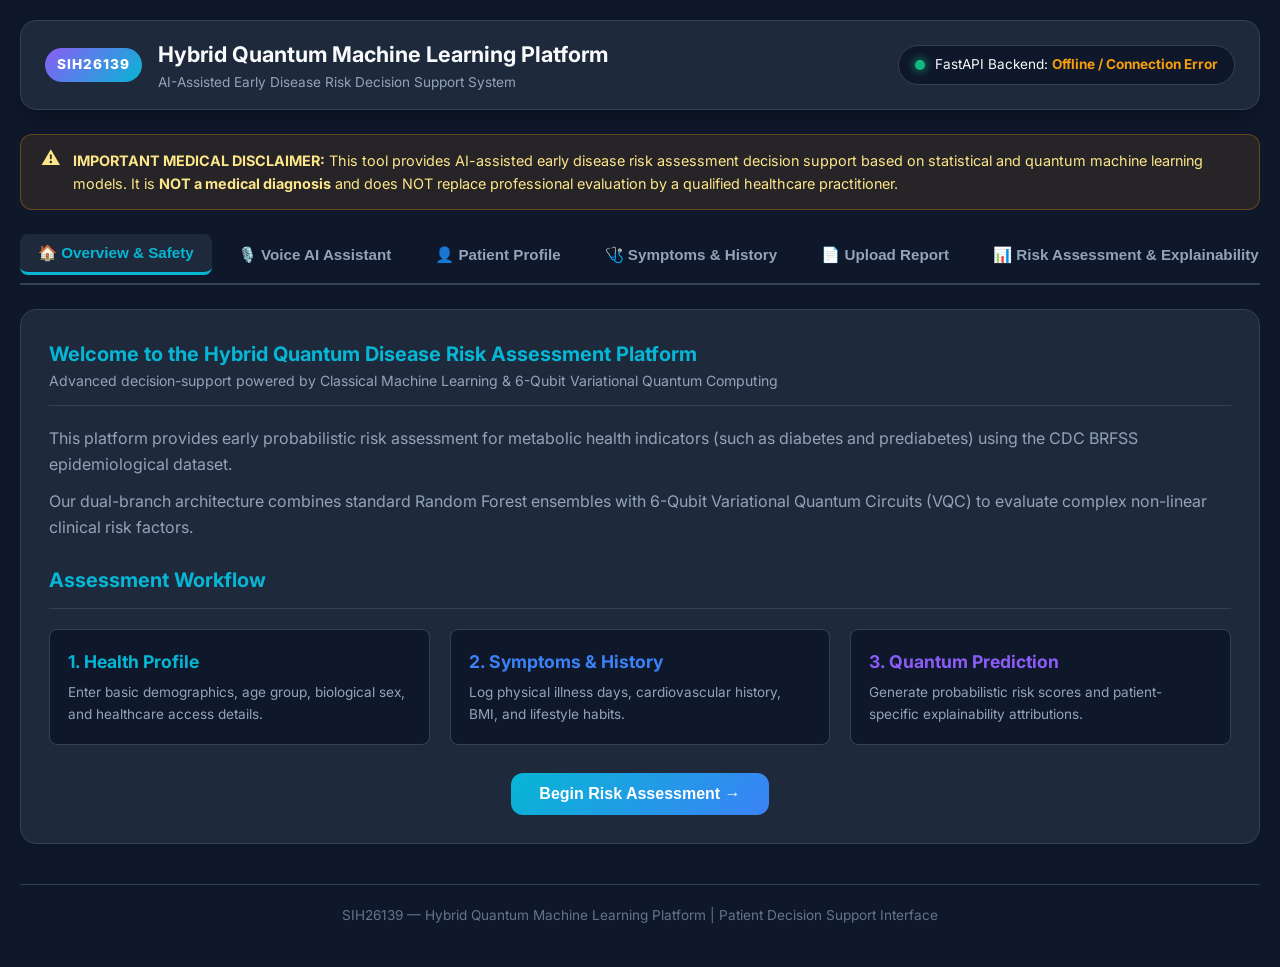
==== patient_app/public/index.html @ b68477b7 "feat: Add Quantum-Enhanced Early Risk Prediction platform, Voice AI service, and frontend updates" ====
<!DOCTYPE html>
<html lang="en">
<head>
    <meta charset="UTF-8">
    <meta name="viewport" content="width=device-width, initial-scale=1.0">
    <title>SIH26139 - AI Disease Risk Decision Support</title>
    <link rel="preconnect" href="https://fonts.googleapis.com">
    <link rel="preconnect" href="https://fonts.gstatic.com" crossorigin>
    <link href="https://fonts.googleapis.com/css2?family=Inter:wght@300;400;500;600;700;800&display=swap" rel="stylesheet">
    <link rel="stylesheet" href="styles.css">
</head>
<body>
    <div class="app-wrapper">
        <!-- Application Header -->
        <header class="main-header">
            <div class="brand-section">
                <span class="brand-badge">SIH26139</span>
                <div class="brand-titles">
                    <h1>Hybrid Quantum Machine Learning Platform</h1>
                    <p>AI-Assisted Early Disease Risk Decision Support System</p>
                </div>
            </div>
            <div class="header-status">
                <span class="status-dot"></span>
                <span>FastAPI Backend: <strong id="api-status-text">Connected (v1.0.0)</strong></span>
            </div>
        </header>

        <!-- Safety Disclaimer Banner -->
        <div class="disclaimer-banner">
            <span class="icon">⚠️</span>
            <div>
                <strong>IMPORTANT MEDICAL DISCLAIMER:</strong> This tool provides AI-assisted early disease risk assessment decision support based on statistical and quantum machine learning models. It is <strong>NOT a medical diagnosis</strong> and does NOT replace professional evaluation by a qualified healthcare practitioner.
            </div>
        </div>

        <!-- Navigation Tabs -->
        <nav class="nav-tabs">
            <button class="tab-btn active" data-tab="tab-home">🏠 Overview & Safety</button>
            <button class="tab-btn" data-tab="tab-voice" id="tab-btn-voice">🎙️ Voice AI Assistant</button>
            <button class="tab-btn" data-tab="tab-profile">👤 Patient Profile</button>
            <button class="tab-btn" data-tab="tab-symptoms">🩺 Symptoms & History</button>
            <button class="tab-btn" data-tab="tab-upload">📄 Upload Report</button>
            <button class="tab-btn" data-tab="tab-results">📊 Risk Assessment & Explainability</button>
        </nav>

        <!-- TAB 1: OVERVIEW & SAFETY -->
        <div class="tab-content active" id="tab-home">
            <div class="card">
                <div class="card-header">
                    <h2>Welcome to the Hybrid Quantum Disease Risk Assessment Platform</h2>
                    <p>Advanced decision-support powered by Classical Machine Learning & 6-Qubit Variational Quantum Computing</p>
                </div>
                <div style="margin-bottom: 24px; color: var(--text-secondary);">
                    <p style="margin-bottom: 12px;">This platform provides early probabilistic risk assessment for metabolic health indicators (such as diabetes and prediabetes) using the CDC BRFSS epidemiological dataset.</p>
                    <p style="margin-bottom: 12px;">Our dual-branch architecture combines standard Random Forest ensembles with 6-Qubit Variational Quantum Circuits (VQC) to evaluate complex non-linear clinical risk factors.</p>
                </div>

                <div class="card-header" style="margin-top: 24px;">
                    <h2>Assessment Workflow</h2>
                </div>
                <div class="form-grid" style="margin-bottom: 28px;">
                    <div style="background: var(--bg-input); padding: 18px; border-radius: var(--radius-sm); border: 1px solid var(--border-color);">
                        <strong style="color: var(--accent-teal); font-size: 1.1rem; display: block; margin-bottom: 6px;">1. Health Profile</strong>
                        <p style="font-size: 0.85rem; color: var(--text-secondary);">Enter basic demographics, age group, biological sex, and healthcare access details.</p>
                    </div>
                    <div style="background: var(--bg-input); padding: 18px; border-radius: var(--radius-sm); border: 1px solid var(--border-color);">
                        <strong style="color: var(--accent-blue); font-size: 1.1rem; display: block; margin-bottom: 6px;">2. Symptoms & History</strong>
                        <p style="font-size: 0.85rem; color: var(--text-secondary);">Log physical illness days, cardiovascular history, BMI, and lifestyle habits.</p>
                    </div>
                    <div style="background: var(--bg-input); padding: 18px; border-radius: var(--radius-sm); border: 1px solid var(--border-color);">
                        <strong style="color: var(--accent-purple); font-size: 1.1rem; display: block; margin-bottom: 6px;">3. Quantum Prediction</strong>
                        <p style="font-size: 0.85rem; color: var(--text-secondary);">Generate probabilistic risk scores and patient-specific explainability attributions.</p>
                    </div>
                </div>

                <div style="text-align: center; margin-top: 10px;">
                    <button class="btn-primary" onclick="switchTab('tab-profile')">Begin Risk Assessment →</button>
                </div>
            </div>
        </div>

        <!-- TAB: MULTILINGUAL VOICE AI ASSISTANT -->
        <div class="tab-content" id="tab-voice">
            <div class="card">
                <div class="card-header" style="display: flex; justify-content: space-between; align-items: center; flex-wrap: wrap; gap: 12px;">
                    <div>
                        <h2>🎙️ Conversational Voice AI Health Assessment</h2>
                        <p>Interactive spoken health interview asking one relevant question at a time in English, Hindi (हिंदी), or Bengali (বাংলা). Values synchronize live with your health forms.</p>
                    </div>
                    <div style="display: flex; align-items: center; gap: 10px;">
                        <span id="voice-engine-badge" style="background: rgba(16, 185, 129, 0.15); color: var(--accent-emerald); padding: 4px 12px; border-radius: 20px; font-size: 0.8rem; font-weight: 600; border: 1px solid var(--accent-emerald);">
                            Voice AI Backend: Active
                        </span>
                    </div>
                </div>

                <!-- Setup & Configuration Bar -->
                <div style="background: var(--bg-input); padding: 16px 20px; border-radius: var(--radius-md); border: 1px solid var(--border-color); margin-bottom: 20px;">
                    <div style="display: flex; justify-content: space-between; align-items: center; flex-wrap: wrap; gap: 12px;">
                        <div style="display: flex; align-items: center; gap: 12px; flex-wrap: wrap;">
                            <label for="select-voice-disease" style="font-size: 0.88rem; font-weight: 600; color: var(--text-secondary);">Target Disease:</label>
                            <select id="select-voice-disease" class="form-control" style="width: auto; padding: 6px 14px;" onchange="onVoiceDiseaseChange()">
                                <option value="diabetes" selected>🩺 Diabetes / Prediabetes (BRFSS)</option>
                                <option value="heart_disease">❤️ Cardiovascular / Heart Disease</option>
                                <option value="hypertension">🩸 Hypertension Risk</option>
                                <option value="kidney_disease">🫘 Chronic Kidney Disease (CKD)</option>
                                <option value="all">⚡ Comprehensive Health Screening (All Questions)</option>
                            </select>

                            <label for="select-voice-language" style="font-size: 0.88rem; font-weight: 600; color: var(--text-secondary);">Conversation Language:</label>
                            <select id="select-voice-language" class="form-control" style="width: auto; padding: 6px 14px;" onchange="onVoiceLanguageChange()">
                                <option value="en" selected>🇬🇧 English (en-US)</option>
                                <option value="hi">🇮🇳 Hindi / हिंदी (hi-IN)</option>
                                <option value="bn">🇧🇩 Bengali / বাংলা (bn-IN)</option>
                            </select>
                        </div>

                        <div style="display: flex; align-items: center; gap: 10px;">
                            <button type="button" id="btn-start-conversation" class="btn-primary" style="background: linear-gradient(135deg, #10b981, #06b6d4); font-weight: 700; display: flex; align-items: center; gap: 8px;" onclick="startConversationalAssessment()">
                                <span>▶️</span>
                                <span id="start-btn-text">Start Spoken Assessment</span>
                            </button>
                        </div>
                    </div>
                </div>

                <!-- Interactive Conversational Stage -->
                <div id="conversational-stage" style="margin-bottom: 24px; padding: 22px; background: rgba(15, 23, 42, 0.85); border-radius: var(--radius-md); border: 1px solid var(--accent-teal);">
                    <!-- Progress & Status Header -->
                    <div style="display: flex; justify-content: space-between; align-items: center; margin-bottom: 16px; border-bottom: 1px solid var(--border-color); padding-bottom: 10px;">
                        <div style="display: flex; align-items: center; gap: 10px;">
                            <span id="voice-state-indicator" style="display: inline-block; width: 12px; height: 12px; border-radius: 50%; background: #94a3b8;"></span>
                            <strong id="voice-state-text" style="font-size: 0.9rem; color: var(--text-secondary); text-transform: uppercase; letter-spacing: 0.5px;">Ready to Begin</strong>
                        </div>
                        <div style="font-size: 0.85rem; color: var(--accent-teal); font-weight: 700;" id="question-progress-text">
                            Question 0 of 0
                        </div>
                    </div>

                    <!-- AI Assistant Speech Bubble -->
                    <div style="display: flex; gap: 14px; margin-bottom: 18px; align-items: flex-start;">
                        <div style="font-size: 1.8rem; background: rgba(6, 182, 212, 0.15); padding: 8px 12px; border-radius: 50%; border: 1px solid var(--accent-teal); flex-shrink: 0;">
                            🤖
                        </div>
                        <div style="flex-grow: 1; background: rgba(30, 41, 59, 0.7); border-radius: var(--radius-md); padding: 16px; border: 1px solid rgba(6, 182, 212, 0.3);">
                            <div style="display: flex; justify-content: space-between; align-items: center; margin-bottom: 6px;">
                                <strong style="color: var(--accent-teal); font-size: 0.88rem;">Voice AI Assistant (Speaking ONE question at a time)</strong>
                                <button type="button" class="btn-secondary" style="padding: 2px 10px; font-size: 0.78rem;" onclick="playLastSynthesizedAudio()">🔊 Replay Question</button>
                            </div>
                            <p id="assistant-spoken-bubble" style="font-size: 1.15rem; font-weight: 500; color: #f8fafc; margin: 0; line-height: 1.5;">
                                Click "Start Spoken Assessment" above to begin your interactive health assessment.
                            </p>
                        </div>
                    </div>

                    <!-- User Voice Response / Input Bubble -->
                    <div style="display: flex; gap: 14px; margin-bottom: 18px; align-items: flex-start;">
                        <div style="font-size: 1.8rem; background: rgba(59, 130, 246, 0.15); padding: 8px 12px; border-radius: 50%; border: 1px solid var(--accent-blue); flex-shrink: 0;">
                            👤
                        </div>
                        <div style="flex-grow: 1;">
                            <div style="position: relative;">
                                <input type="text" id="inp-voice-transcript" class="form-control" style="font-size: 1.05rem; padding: 14px 16px; border: 1px solid var(--accent-blue);" placeholder="Speak your answer or type here (e.g. 'I am 45', '175 cm', 'Yes I have high BP')..." onkeydown="if(event.key==='Enter') submitConversationalTurn();">
                            </div>
                            <div style="display: flex; justify-content: space-between; align-items: center; margin-top: 10px; flex-wrap: wrap; gap: 8px;">
                                <div style="display: flex; gap: 8px; align-items: center;">
                                    <button type="button" id="btn-mic-toggle" class="btn-primary" style="background: linear-gradient(135deg, #06b6d4, #3b82f6); display: flex; align-items: center; gap: 6px; padding: 7px 16px; font-size: 0.9rem;" onclick="toggleMicrophoneCapture()">
                                        <span id="mic-icon">🎙️</span>
                                        <span id="mic-btn-text">Speak Answer</span>
                                    </button>
                                    <button type="button" class="btn-primary" style="background: var(--accent-teal); color: #0f172a; font-weight: 700; padding: 7px 16px; font-size: 0.9rem;" onclick="submitConversationalTurn()">
                                        Send Answer ↵
                                    </button>
                                </div>
                                <div style="display: flex; gap: 6px; flex-wrap: wrap;">
                                    <button type="button" class="btn-secondary" style="padding: 4px 10px; font-size: 0.8rem;" onclick="handleQuickCommand('skip')">⏭️ Skip</button>
                                    <button type="button" class="btn-secondary" style="padding: 4px 10px; font-size: 0.8rem;" onclick="handleQuickCommand('dont_know')">❓ Don't Know</button>
                                    <button type="button" class="btn-secondary" style="padding: 4px 10px; font-size: 0.8rem;" onclick="handleQuickCommand('back')">⏮️ Go Back</button>
                                    <button type="button" class="btn-secondary" style="padding: 4px 10px; font-size: 0.8rem;" onclick="handleQuickCommand('repeat')">🔁 Repeat</button>
                                    <button type="button" class="btn-secondary" style="padding: 4px 10px; font-size: 0.8rem;" onclick="handleQuickCommand('stop')">🛑 Stop</button>
                                </div>
                            </div>
                        </div>
                    </div>

                    <!-- Fast Simulation Scenarios for Evaluation -->
                    <div style="background: rgba(30, 41, 59, 0.4); padding: 10px 14px; border-radius: var(--radius-sm); border: 1px dashed var(--border-color); display: flex; align-items: center; justify-content: space-between; flex-wrap: wrap; gap: 8px;">
                        <span style="font-size: 0.8rem; font-weight: 600; color: var(--text-secondary);">Quick Dialogue Test Scenarios:</span>
                        <div style="display: flex; gap: 6px; flex-wrap: wrap;">
                            <button type="button" class="btn-secondary" style="padding: 3px 8px; font-size: 0.78rem;" onclick="injectScenarioAnswer('I am 45 years old')">Age 45</button>
                            <button type="button" class="btn-secondary" style="padding: 3px 8px; font-size: 0.78rem;" onclick="injectScenarioAnswer('My height is 175 cm and weight is 82 kg')">Multi: Ht 175 + Wt 82</button>
                            <button type="button" class="btn-secondary" style="padding: 3px 8px; font-size: 0.78rem;" onclick="injectScenarioAnswer('Actually I am 52')">Correction: Age 52</button>
                            <button type="button" class="btn-secondary" style="padding: 3px 8px; font-size: 0.78rem;" onclick="injectScenarioAnswer('I don\'t know')">Say 'I don\'t know'</button>
                            <button type="button" class="btn-secondary" style="padding: 3px 8px; font-size: 0.78rem;" onclick="injectScenarioAnswer('मेरी उम्र 48 साल है')">Hindi Age 48</button>
                            <button type="button" class="btn-secondary" style="padding: 3px 8px; font-size: 0.78rem;" onclick="injectScenarioAnswer('আমার উচ্চতা ১৭০ সেমি এবং ওজন ৭৫ কেজি')">Bengali Multi</button>
                        </div>
                    </div>
                </div>

                <!-- Live Parameter Confirmation & Form Synchronization Grid -->
                <div style="margin-top: 10px; margin-bottom: 24px;">
                    <div style="display: flex; justify-content: space-between; align-items: center; margin-bottom: 12px; flex-wrap: wrap; gap: 8px;">
                        <div>
                            <h3 style="color: var(--accent-teal); font-size: 1.05rem; margin: 0;">Live Synchronized Clinical Parameters</h3>
                            <span style="font-size: 0.8rem; color: var(--text-muted);">Parameters update live in both the UI cards and the manual health forms</span>
                        </div>
                        <span id="sync-status-badge" style="font-size: 0.8rem; background: rgba(16, 185, 129, 0.15); color: var(--accent-emerald); padding: 4px 12px; border-radius: 12px; font-weight: 600; border: 1px solid var(--accent-emerald);">
                            ✅ Real-Time Sync Active
                        </span>
                    </div>

                    <div id="extracted-params-grid" style="display: grid; grid-template-columns: repeat(auto-fill, minmax(180px, 1fr)); gap: 12px;">
                        <div class="param-card" id="card-param-age" style="background: var(--bg-input); padding: 12px 14px; border-radius: var(--radius-sm); border: 1px solid var(--border-color);">
                            <span style="font-size: 0.75rem; color: var(--text-muted); display: block;">Age / BRFSS Cat</span>
                            <strong id="badge-param-age" style="font-size: 1rem; color: var(--text-primary);">-</strong>
                        </div>
                        <div class="param-card" id="card-param-sex" style="background: var(--bg-input); padding: 12px 14px; border-radius: var(--radius-sm); border: 1px solid var(--border-color);">
                            <span style="font-size: 0.75rem; color: var(--text-muted); display: block;">Biological Sex</span>
                            <strong id="badge-param-sex" style="font-size: 1rem; color: var(--text-primary);">-</strong>
                        </div>
                        <div class="param-card" id="card-param-bmi" style="background: var(--bg-input); padding: 12px 14px; border-radius: var(--radius-sm); border: 1px solid var(--border-color);">
                            <span style="font-size: 0.75rem; color: var(--text-muted); display: block;">Height / Weight / BMI</span>
                            <strong id="badge-param-bmi" style="font-size: 1rem; color: var(--text-primary);">-</strong>
                        </div>
                        <div class="param-card" id="card-param-highbp" style="background: var(--bg-input); padding: 12px 14px; border-radius: var(--radius-sm); border: 1px solid var(--border-color);">
                            <span style="font-size: 0.75rem; color: var(--text-muted); display: block;">High Blood Pressure</span>
                            <strong id="badge-param-highbp" style="font-size: 1rem; color: var(--text-primary);">-</strong>
                        </div>
                        <div class="param-card" id="card-param-bp" style="background: var(--bg-input); padding: 12px 14px; border-radius: var(--radius-sm); border: 1px solid var(--border-color);">
                            <span style="font-size: 0.75rem; color: var(--text-muted); display: block;">Blood Pressure Reading</span>
                            <strong id="badge-param-bpreading" style="font-size: 1rem; color: var(--text-primary);">-</strong>
                        </div>
                        <div class="param-card" id="card-param-glucose" style="background: var(--bg-input); padding: 12px 14px; border-radius: var(--radius-sm); border: 1px solid var(--border-color);">
                            <span style="font-size: 0.75rem; color: var(--text-muted); display: block;">Blood Glucose / Sugar</span>
                            <strong id="badge-param-glucose" style="font-size: 1rem; color: var(--text-primary);">-</strong>
                        </div>
                        <div class="param-card" id="card-param-heartrate" style="background: var(--bg-input); padding: 12px 14px; border-radius: var(--radius-sm); border: 1px solid var(--border-color);">
                            <span style="font-size: 0.75rem; color: var(--text-muted); display: block;">Heart Rate (Pulse)</span>
                            <strong id="badge-param-heartrate" style="font-size: 1rem; color: var(--text-primary);">-</strong>
                        </div>
                        <div class="param-card" id="card-param-smoker" style="background: var(--bg-input); padding: 12px 14px; border-radius: var(--radius-sm); border: 1px solid var(--border-color);">
                            <span style="font-size: 0.75rem; color: var(--text-muted); display: block;">Tobacco Smoking</span>
                            <strong id="badge-param-smoker" style="font-size: 1rem; color: var(--text-primary);">-</strong>
                        </div>
                        <div class="param-card" id="card-param-alcohol" style="background: var(--bg-input); padding: 12px 14px; border-radius: var(--radius-sm); border: 1px solid var(--border-color);">
                            <span style="font-size: 0.75rem; color: var(--text-muted); display: block;">Alcohol Intake</span>
                            <strong id="badge-param-alcohol" style="font-size: 1rem; color: var(--text-primary);">-</strong>
                        </div>
                        <div class="param-card" id="card-param-activity" style="background: var(--bg-input); padding: 12px 14px; border-radius: var(--radius-sm); border: 1px solid var(--border-color);">
                            <span style="font-size: 0.75rem; color: var(--text-muted); display: block;">Physical Activity</span>
                            <strong id="badge-param-activity" style="font-size: 1rem; color: var(--text-primary);">-</strong>
                        </div>
                    </div>
                </div>

                <!-- Completion Review Card (Appears after all questions are collected) -->
                <div id="voice-completion-card" style="display: none; background: rgba(16, 185, 129, 0.1); border: 1px solid var(--accent-emerald); padding: 20px; border-radius: var(--radius-md); margin-bottom: 20px;">
                    <div style="display: flex; align-items: center; gap: 12px; margin-bottom: 12px;">
                        <span style="font-size: 2rem;">✅</span>
                        <div>
                            <h3 style="color: var(--accent-emerald); margin: 0; font-size: 1.15rem;">Information Collection Complete</h3>
                            <p style="color: var(--text-secondary); margin: 0; font-size: 0.9rem;">All required indicators for this assessment have been gathered and synchronized with your clinical profile.</p>
                        </div>
                    </div>
                    <p id="completion-summary-text" style="font-size: 0.95rem; color: var(--text-primary); margin-bottom: 16px;">
                        I've collected the information needed for your assessment. I'll show you what I understood so you can review and correct anything before we continue.
                    </p>
                    <div style="display: flex; gap: 12px; flex-wrap: wrap;">
                        <button type="button" class="btn-primary" style="background: var(--accent-teal); color: #0f172a; font-weight: 700; padding: 10px 20px;" onclick="switchTab('tab-profile')">
                            📋 Review Synchronized Form Values →
                        </button>
                        <button type="button" class="btn-primary" style="background: linear-gradient(135deg, #10b981, #06b6d4); font-weight: 700; padding: 10px 20px;" onclick="switchTab('tab-results'); runBackendAssessment();">
                            ⚡ Proceed to Risk Prediction →
                        </button>
                    </div>
                </div>

                <!-- Safety Note on Assessment Role -->
                <div style="font-size: 0.8rem; color: var(--text-muted); border-top: 1px solid var(--border-color); padding-top: 12px;">
                    🛡️ <strong>Safety Assurance:</strong> The Voice AI assistant functions purely as an assessment data collection interface for decision-support, not as a diagnostic doctor. It does not claim diagnoses or provide unsupported medical conclusions.
                </div>
            </div>
        </div>

        <!-- TAB 2: PATIENT PROFILE -->
        <div class="tab-content" id="tab-profile">
            <div class="card">
                <div class="card-header">
                    <h2>Patient Health & Demographic Profile</h2>
                    <p>Collect baseline demographic and healthcare access indicators</p>
                </div>
                <form id="profile-form" onsubmit="event.preventDefault(); switchTab('tab-symptoms');">
                    <div class="form-grid">
                        <div class="form-group">
                            <label for="inp-patient-id">Patient Identifier / Tag</label>
                            <input type="text" id="inp-patient-id" class="form-control" value="PATIENT_DEMO_101" required>
                            <span class="hint-text">Unique reference identifier for session</span>
                        </div>
                        <div class="form-group">
                            <label for="inp-age">Age Category</label>
                            <select id="inp-age" class="form-control">
                                <option value="1">18 to 24 years</option>
                                <option value="2">25 to 29 years</option>
                                <option value="3">30 to 34 years</option>
                                <option value="4">35 to 39 years</option>
                                <option value="5">40 to 44 years</option>
                                <option value="6">45 to 49 years</option>
                                <option value="7" selected>50 to 54 years</option>
                                <option value="8">55 to 59 years</option>
                                <option value="9">60 to 64 years</option>
                                <option value="10">65 to 69 years</option>
                                <option value="11">70 to 74 years</option>
                                <option value="12">75 to 79 years</option>
                                <option value="13">80 years or older</option>
                            </select>
                        </div>
                        <div class="form-group">
                            <label for="inp-sex">Biological Sex</label>
                            <select id="inp-sex" class="form-control">
                                <option value="0">Female</option>
                                <option value="1" selected>Male</option>
                            </select>
                        </div>
                        <div class="form-group">
                            <label for="inp-education">Education Level</label>
                            <select id="inp-education" class="form-control">
                                <option value="1">Never attended school / Kindergarten only</option>
                                <option value="2">Grades 1 to 8 (Elementary)</option>
                                <option value="3">Grades 9 to 11 (Some High School)</option>
                                <option value="4">Grade 12 or GED (High School Graduate)</option>
                                <option value="5" selected>College 1 to 3 years (Some College / Tech School)</option>
                                <option value="6">College 4 years or more (College Graduate)</option>
                            </select>
                        </div>
                        <div class="form-group">
                            <label for="inp-income">Income Scale</label>
                            <select id="inp-income" class="form-control">
                                <option value="1">Less than $10,000</option>
                                <option value="2">$10,000 to $15,000</option>
                                <option value="3">$15,000 to $20,000</option>
                                <option value="4">$20,000 to $25,000</option>
                                <option value="5">25,000 to $35,000</option>
                                <option value="6" selected>$35,000 to $50,000</option>
                                <option value="7">$50,000 to $75,000</option>
                                <option value="8">$75,000 or more</option>
                            </select>
                        </div>
                        <div class="form-group">
                            <label for="inp-healthcare">Healthcare Coverage</label>
                            <select id="inp-healthcare" class="form-control">
                                <option value="1" selected>Yes (Insured)</option>
                                <option value="0">No (Uninsured)</option>
                            </select>
                        </div>
                        <div class="form-group">
                            <label for="inp-cost-barrier">Could Not See Doctor Due to Cost</label>
                            <select id="inp-cost-barrier" class="form-control">
                                <option value="0" selected>No</option>
                                <option value="1">Yes</option>
                            </select>
                        </div>
                    </div>
                    <div style="margin-top: 24px; text-align: right;">
                        <button type="submit" class="btn-primary">Proceed to Symptoms & History →</button>
                    </div>
                </form>
            </div>
        </div>

        <!-- TAB 3: SYMPTOMS & HISTORY -->
        <div class="tab-content" id="tab-symptoms">
            <div class="card">
                <div class="card-header">
                    <h2>Clinical Symptoms & Medical History Assessment</h2>
                    <p>Enter physical health indicators, chronic conditions, and lifestyle risk factors</p>
                </div>
                <form id="symptoms-form" onsubmit="event.preventDefault(); switchTab('tab-results');">
                    <!-- Section 1: Physical Health & Body Metrics -->
                    <h3 style="color: var(--accent-teal); font-size: 1rem; margin-bottom: 16px;">1. Body Metrics & Physical Unwellness</h3>
                    <div class="form-grid" style="margin-bottom: 24px;">
                        <div class="form-group">
                            <label for="inp-height">Height (cm)</label>
                            <input type="number" id="inp-height" class="form-control" value="175" min="100" max="250" onchange="calculateBMI()">
                        </div>
                        <div class="form-group">
                            <label for="inp-weight">Weight (kg)</label>
                            <input type="number" id="inp-weight" class="form-control" value="88" min="30" max="300" onchange="calculateBMI()">
                        </div>
                        <div class="form-group">
                            <label for="inp-bmi">Calculated BMI (kg/m²)</label>
                            <input type="number" id="inp-bmi" class="form-control" value="28.7" step="0.1" min="10" max="100" required readonly style="background: rgba(6, 182, 212, 0.1); border-color: var(--accent-teal); font-weight: 700;">
                        </div>
                        <div class="form-group">
                            <label for="inp-genhlth">General Health Rating</label>
                            <select id="inp-genhlth" class="form-control">
                                <option value="1">1 - Excellent</option>
                                <option value="2">2 - Very Good</option>
                                <option value="3" selected>3 - Good</option>
                                <option value="4">4 - Fair</option>
                                <option value="5">5 - Poor</option>
                            </select>
                        </div>
                        <div class="form-group">
                            <label for="inp-physhlth">Physical Illness Days (Past 30 Days)</label>
                            <input type="number" id="inp-physhlth" class="form-control" value="4" min="0" max="30" required>
                        </div>
                        <div class="form-group">
                            <label for="inp-menthlth">Mental Unwellness Days (Past 30 Days)</label>
                            <input type="number" id="inp-menthlth" class="form-control" value="2" min="0" max="30" required>
                        </div>
                        <div class="form-group">
                            <label for="inp-diffwalk">Difficulty Walking or Climbing Stairs</label>
                            <select id="inp-diffwalk" class="form-control">
                                <option value="0" selected>No</option>
                                <option value="1">Yes</option>
                            </select>
                        </div>
                    </div>

                    <!-- Section 2: Cardiovascular & Metabolic History -->
                    <h3 style="color: var(--accent-blue); font-size: 1rem; margin-bottom: 16px; border-top: 1px solid var(--border-color); padding-top: 20px;">2. Cardiovascular & Metabolic History</h3>
                    <div class="form-grid" style="margin-bottom: 24px;">
                        <div class="form-group">
                            <label for="inp-highbp">High Blood Pressure Diagnosis</label>
                            <select id="inp-highbp" class="form-control">
                                <option value="0">No</option>
                                <option value="1" selected>Yes</option>
                            </select>
                        </div>
                        <div class="form-group">
                            <label for="inp-highchol">High Cholesterol Diagnosis</label>
                            <select id="inp-highchol" class="form-control">
                                <option value="0">No</option>
                                <option value="1" selected>Yes</option>
                            </select>
                        </div>
                        <div class="form-group">
                            <label for="inp-cholcheck">Cholesterol Check in Past 5 Years</label>
                            <select id="inp-cholcheck" class="form-control">
                                <option value="1" selected>Yes</option>
                                <option value="0">No</option>
                            </select>
                        </div>
                        <div class="form-group">
                            <label for="inp-heartdisease">History of Heart Disease / Heart Attack</label>
                            <select id="inp-heartdisease" class="form-control">
                                <option value="0" selected>No</option>
                                <option value="1">Yes</option>
                            </select>
                        </div>
                        <div class="form-group">
                            <label for="inp-stroke">History of Stroke</label>
                            <select id="inp-stroke" class="form-control">
                                <option value="0" selected>No</option>
                                <option value="1">Yes</option>
                            </select>
                        </div>
                    </div>

                    <!-- Section 3: Lifestyle & Behavior -->
                    <h3 style="color: var(--accent-purple); font-size: 1rem; margin-bottom: 16px; border-top: 1px solid var(--border-color); padding-top: 20px;">3. Lifestyle & Behavioral Factors</h3>
                    <div class="form-grid">
                        <div class="form-group">
                            <label for="inp-smoker">Tobacco Smoking History (>= 100 cigarettes)</label>
                            <select id="inp-smoker" class="form-control">
                                <option value="0">No</option>
                                <option value="1" selected>Yes</option>
                            </select>
                        </div>
                        <div class="form-group">
                            <label for="inp-physact">Physical Activity in Past Month</label>
                            <select id="inp-physact" class="form-control">
                                <option value="1" selected>Yes</option>
                                <option value="0">No</option>
                            </select>
                        </div>
                        <div class="form-group">
                            <label for="inp-fruits">Daily Fruit Intake (>= 1 time/day)</label>
                            <select id="inp-fruits" class="form-control">
                                <option value="1" selected>Yes</option>
                                <option value="0">No</option>
                            </select>
                        </div>
                        <div class="form-group">
                            <label for="inp-veggies">Daily Vegetable Intake (>= 1 time/day)</label>
                            <select id="inp-veggies" class="form-control">
                                <option value="1" selected>Yes</option>
                                <option value="0">No</option>
                            </select>
                        </div>
                        <div class="form-group">
                            <label for="inp-alcohol">Heavy Alcohol Consumption</label>
                            <select id="inp-alcohol" class="form-control">
                                <option value="0" selected>No</option>
                                <option value="1">Yes</option>
                            </select>
                        </div>
                    </div>

                    <div style="margin-top: 28px; display: flex; justify-content: space-between;">
                        <button type="button" class="btn-secondary" onclick="switchTab('tab-profile')">← Back to Profile</button>
                        <button type="submit" class="btn-primary">Proceed to Risk Assessment →</button>
                    </div>
                </form>
            </div>
        </div>

        <!-- TAB 4: MEDICAL REPORT UPLOAD -->
        <div class="tab-content" id="tab-upload">
            <div class="card">
                <div class="card-header">
                    <h2>Medical Lab Report Upload</h2>
                    <p>Upload EHR / Lab report files (PDF, PNG, JPG, JPEG) to the backend service</p>
                </div>
                
                <div class="dropzone" id="report-dropzone" onclick="document.getElementById('report-file-input').click()">
                    <div class="dropzone-icon">📄</div>
                    <strong style="font-size: 1.1rem; color: var(--text-primary); display: block; margin-bottom: 6px;">Click or Drag & Drop Medical Report File Here</strong>
                    <p style="font-size: 0.85rem; color: var(--text-secondary);">Supported Formats: PDF, PNG, JPG, JPEG (Max file size: 10 MB)</p>
                    <input type="file" id="report-file-input" style="display: none;" accept=".pdf,.png,.jpg,.jpeg" onchange="handleFileSelected(this)">
                </div>

                <div id="file-info-preview" style="display: none; margin-top: 16px; padding: 14px; background: var(--bg-input); border-radius: var(--radius-sm); border: 1px solid var(--border-color);">
                    <strong id="preview-filename" style="color: var(--accent-teal);">filename.pdf</strong>
                    <span id="preview-filesize" style="font-size: 0.85rem; color: var(--text-muted); margin-left: 10px;">(0 KB)</span>
                    <button class="btn-primary" style="margin-left: 20px; padding: 6px 16px; font-size: 0.85rem;" onclick="uploadReportFile()">Upload File to FastAPI →</button>
                </div>

                <div id="upload-status-display" class="upload-status-box" style="display: none;">
                    <div style="display: flex; justify-content: space-between; align-items: center;">
                        <strong style="color: var(--accent-emerald);" id="upload-status-title">Status: Uploaded Successfully</strong>
                        <span class="pending-tag">PENDING_CLINICAL_NLP_INTEGRATION</span>
                    </div>
                    <p id="upload-status-msg" style="font-size: 0.88rem; color: var(--text-secondary); margin-top: 8px;"></p>
                </div>
            </div>
        </div>

        <!-- TAB 5: RISK ASSESSMENT & EXPLAINABILITY -->
        <div class="tab-content" id="tab-results">
            <div class="card">
                <div class="card-header" style="display: flex; justify-content: space-between; align-items: center; flex-wrap: wrap; gap: 12px;">
                    <div>
                        <h2>Multi-Disease Risk Assessment & Explainability</h2>
                        <p>Generate disease-specific risk predictions and feature attributions</p>
                    </div>
                    <div style="display: flex; align-items: center; gap: 10px; flex-wrap: wrap;">
                        <label for="select-target-disease" style="font-size: 0.85rem; font-weight: 600; color: var(--text-secondary);">Target Disease:</label>
                        <select id="select-target-disease" class="form-control" style="width: auto; padding: 6px 12px;" onchange="onDiseaseSelected()">
                            <option value="diabetes" selected>🩺 Diabetes / Prediabetes</option>
                            <option value="heart_disease">❤️ Cardiovascular / Heart Disease</option>
                            <option value="kidney_disease">🫘 Chronic Kidney Disease (CKD)</option>
                            <option value="liver_disease">🧪 Liver Disease</option>
                            <option value="stroke">🧠 Stroke Risk Assessment</option>
                            <option value="breast_cancer">🎗️ Breast Cancer Biomarkers</option>
                            <option value="parkinsons">🎙️ Parkinson's Vocal Tremor</option>
                            <option value="all">⚡ Comprehensive Multi-Disease Screening (All 7)</option>
                        </select>
                        <label for="select-model-type" style="font-size: 0.85rem; font-weight: 600; color: var(--text-secondary);">Engine:</label>
                        <select id="select-model-type" class="form-control" style="width: auto; padding: 6px 12px;">
                            <option value="hybrid" selected>Hybrid Quantum Ensemble (Recommended)</option>
                            <option value="classical">Best Classical Model</option>
                            <option value="qml">6-Qubit VQC (Quantum Simulator)</option>
                        </select>
                        <button class="btn-primary" onclick="runBackendAssessment()">⚡ Execute Assessment</button>
                    </div>
                </div>

                <!-- Presets & Parameter Customizer Drawer -->
                <div class="preset-bar" style="margin-bottom: 20px; background: rgba(30, 41, 59, 0.6); padding: 14px 18px; border-radius: var(--radius-md); border: 1px solid var(--border-color); display: flex; align-items: center; justify-content: space-between; flex-wrap: wrap; gap: 10px;">
                    <div style="display: flex; align-items: center; gap: 8px;">
                        <span style="font-weight: 600; font-size: 0.85rem; color: var(--text-secondary);">Fast Testing Presets:</span>
                        <button type="button" class="preset-chip btn-low" onclick="loadClinicalPreset('low')">🟢 Low Risk Profile</button>
                        <button type="button" class="preset-chip btn-high" onclick="loadClinicalPreset('high')">🔴 High Risk Profile</button>
                    </div>
                    <button type="button" class="btn-secondary" style="padding: 6px 12px; font-size: 0.82rem;" onclick="toggleParameterTuner()">⚙️ Tweak Selected Disease Parameters</button>
                </div>

                <!-- Parameter Tuner (Dynamic Form Fields for active disease) -->
                <div id="disease-parameter-tuner" style="display: none; margin-bottom: 24px; padding: 18px; background: var(--bg-input); border-radius: var(--radius-md); border: 1px solid var(--accent-teal);">
                    <h3 id="tuner-title" style="color: var(--accent-teal); font-size: 0.98rem; margin-bottom: 12px;">Disease Parameter Customizer</h3>
                    <div id="tuner-fields-grid" class="form-grid">
                        <!-- Populated dynamically based on target disease -->
                    </div>
                </div>

                <!-- Loading Box -->
                <div id="assessment-loading" style="display: none; text-align: center; padding: 40px;">
                    <div style="font-size: 2.5rem; margin-bottom: 12px;" class="spinner-pulse">⚛️</div>
                    <p style="color: var(--accent-teal); font-weight: 600;">Executing FastAPI Backend Model Inference & Feature Attribution...</p>
                    <span style="font-size: 0.8rem; color: var(--text-muted);">Running 6-Qubit VQC Simulator & SHAP/LIME Attribution Engine</span>
                </div>

                <!-- Single Disease Results Container -->
                <div id="assessment-results-container" style="display: none;">
                    <!-- Result Header Box -->
                    <div class="result-header-box">
                        <div>
                            <span style="font-size: 0.8rem; color: var(--text-muted); text-transform: uppercase; letter-spacing: 1px; font-weight: 700;">Diagnostic Risk Assessment</span>
                            <h3 id="res-risk-label" style="font-size: 1.35rem; font-weight: 800; margin-top: 4px;">Loading...</h3>
                            <p style="font-size: 0.85rem; color: var(--text-secondary); margin-top: 2px;" id="res-model-used">Model: Hybrid Classical-Quantum Ensemble</p>
                        </div>
                        <div id="res-risk-badge" class="risk-badge high">HIGH RISK</div>
                    </div>

                    <!-- Risk Probability Meter -->
                    <div class="meter-container">
                        <div class="meter-labels">
                            <span>Estimated Probabilistic Risk Score</span>
                            <strong id="res-risk-pct" style="color: var(--accent-teal); font-size: 1.05rem;">0.0%</strong>
                        </div>
                        <div class="meter-track">
                            <div id="res-meter-fill" class="meter-fill high"></div>
                        </div>
                    </div>

                    <!-- Top Contributing Factors -->
                    <div style="display: flex; justify-content: space-between; align-items: center; margin-top: 28px; margin-bottom: 12px;">
                        <h3 style="color: var(--accent-teal); font-size: 1.05rem; margin: 0;">Key Clinical Risk Factor Contributions</h3>
                        <button class="btn-secondary" style="padding: 4px 10px; font-size: 0.8rem;" onclick="window.print()">🖨️ Export / Print Report</button>
                    </div>
                    <div class="feature-list" id="res-features-list">
                        <!-- Populated dynamically -->
                    </div>

                    <!-- Human Readable Clinical Narrative -->
                    <h3 style="color: var(--accent-purple); font-size: 1.05rem; margin-top: 28px; margin-bottom: 12px;">Human-Readable Clinical Explanation Narrative</h3>
                    <div class="narrative-box" id="res-clinical-narrative">
                        Generating explanation narrative...
                    </div>
                </div>

                <!-- Multi-Disease Screening Results Container (All 7 Diseases Grid) -->
                <div id="multi-screening-container" style="display: none;">
                    <div class="result-header-box" style="margin-bottom: 20px;">
                        <div>
                            <span style="font-size: 0.8rem; color: var(--text-muted); text-transform: uppercase; letter-spacing: 1px; font-weight: 700;">Multi-Disease Dynamic Routing Engine</span>
                            <h3 style="font-size: 1.35rem; font-weight: 800; margin-top: 4px; color: var(--accent-teal);">Comprehensive 7-Disease Screening Overview</h3>
                            <p style="font-size: 0.85rem; color: var(--text-secondary); margin-top: 2px;">Simultaneous evaluation across all disease-specific model registries</p>
                        </div>
                        <div class="risk-badge low">7 DISEASES EVALUATED</div>
                    </div>

                    <div id="multi-disease-cards-grid" style="display: grid; grid-template-columns: repeat(auto-fit, minmax(320px, 1fr)); gap: 16px; margin-top: 16px;">
                        <!-- Populated dynamically with rich disease cards -->
                    </div>
                </div>
            </div>
        </div>

        <footer class="app-footer">
            <p>SIH26139 — Hybrid Quantum Machine Learning Platform | Patient Decision Support Interface</p>
        </footer>
    </div>

    <script src="app.js"></script>
</body>
</html>
---- patient_app/public/styles.css ----
/* SIH26139 Patient Web Application - Modern Biomedical Design System */

:root {
    --bg-primary: #0f172a;
    --bg-card: #1e293b;
    --bg-card-hover: #334155;
    --bg-input: #0f172a;
    
    --text-primary: #f8fafc;
    --text-secondary: #94a3b8;
    --text-muted: #64748b;
    
    --accent-teal: #06b6d4;
    --accent-blue: #3b82f6;
    --accent-purple: #8b5cf6;
    --accent-emerald: #10b981;
    --accent-rose: #f43f5e;
    --accent-amber: #f59e0b;
    
    --border-color: #334155;
    --border-highlight: #475569;
    --radius-sm: 8px;
    --radius-md: 12px;
    --radius-lg: 16px;
    
    --font-main: 'Inter', system-ui, -apple-system, sans-serif;
}

* {
    box-sizing: border-box;
    margin: 0;
    padding: 0;
}

body {
    font-family: var(--font-main);
    background-color: var(--bg-primary);
    color: var(--text-primary);
    line-height: 1.6;
    min-height: 100vh;
}

.app-wrapper {
    max-width: 1280px;
    margin: 0 auto;
    padding: 20px;
}

/* Header */
.main-header {
    display: flex;
    justify-content: space-between;
    align-items: center;
    padding: 16px 24px;
    background: var(--bg-card);
    border: 1px solid var(--border-color);
    border-radius: var(--radius-lg);
    margin-bottom: 24px;
    box-shadow: 0 10px 25px -5px rgba(0, 0, 0, 0.3);
}

.brand-section {
    display: flex;
    align-items: center;
    gap: 16px;
}

.brand-badge {
    background: linear-gradient(135deg, var(--accent-purple), var(--accent-teal));
    color: #ffffff;
    font-weight: 800;
    font-size: 0.85rem;
    padding: 6px 12px;
    border-radius: 20px;
    letter-spacing: 1px;
}

.brand-titles h1 {
    font-size: 1.35rem;
    font-weight: 700;
    color: var(--text-primary);
}

.brand-titles p {
    font-size: 0.85rem;
    color: var(--text-secondary);
}

.header-status {
    display: flex;
    align-items: center;
    gap: 10px;
    background: var(--bg-input);
    padding: 8px 16px;
    border-radius: 20px;
    border: 1px solid var(--border-color);
    font-size: 0.85rem;
}

.status-dot {
    width: 10px;
    height: 10px;
    border-radius: 50%;
    background-color: var(--accent-emerald);
    box-shadow: 0 0 10px var(--accent-emerald);
}

/* Safety Alert Banner */
.disclaimer-banner {
    display: flex;
    align-items: flex-start;
    gap: 12px;
    background: rgba(245, 158, 11, 0.1);
    border: 1px solid rgba(245, 158, 11, 0.3);
    padding: 14px 20px;
    border-radius: var(--radius-md);
    margin-bottom: 24px;
    color: #fde68a;
    font-size: 0.9rem;
}

.disclaimer-banner .icon {
    font-size: 1.2rem;
    line-height: 1;
}

/* Navigation Tabs */
.nav-tabs {
    display: flex;
    gap: 8px;
    margin-bottom: 24px;
    border-bottom: 2px solid var(--border-color);
    padding-bottom: 8px;
    overflow-x: auto;
}

.tab-btn {
    background: transparent;
    border: none;
    color: var(--text-secondary);
    font-size: 0.95rem;
    font-weight: 600;
    padding: 10px 18px;
    border-radius: var(--radius-sm);
    cursor: pointer;
    transition: all 0.2s ease;
    white-space: nowrap;
}

.tab-btn:hover {
    color: var(--text-primary);
    background: var(--bg-card);
}

.tab-btn.active {
    color: var(--accent-teal);
    background: var(--bg-card);
    border-bottom: 3px solid var(--accent-teal);
}

/* Tab Content Areas */
.tab-content {
    display: none;
}

.tab-content.active {
    display: block;
}

/* Card Styling */
.card {
    background: var(--bg-card);
    border: 1px solid var(--border-color);
    border-radius: var(--radius-lg);
    padding: 28px;
    margin-bottom: 24px;
}

.card-header {
    margin-bottom: 20px;
    border-bottom: 1px solid var(--border-color);
    padding-bottom: 12px;
}

.card-header h2 {
    font-size: 1.25rem;
    color: var(--accent-teal);
    font-weight: 700;
}

.card-header p {
    font-size: 0.88rem;
    color: var(--text-secondary);
}

/* Form Controls */
.form-grid {
    display: grid;
    grid-template-columns: repeat(auto-fit, minmax(280px, 1fr));
    gap: 20px;
}

.form-group {
    display: flex;
    flex-direction: column;
    gap: 6px;
}

.form-group label {
    font-size: 0.88rem;
    font-weight: 600;
    color: var(--text-secondary);
}

.form-control {
    background: var(--bg-input);
    border: 1px solid var(--border-color);
    border-radius: var(--radius-sm);
    color: var(--text-primary);
    padding: 10px 14px;
    font-size: 0.95rem;
    outline: none;
    transition: border 0.2s ease;
}

.form-control:focus {
    border-color: var(--accent-teal);
}

select.form-control {
    cursor: pointer;
}

.hint-text {
    font-size: 0.78rem;
    color: var(--text-muted);
}

/* Dropzone */
.dropzone {
    border: 2px dashed var(--border-highlight);
    border-radius: var(--radius-md);
    padding: 40px 20px;
    text-align: center;
    background: var(--bg-input);
    cursor: pointer;
    transition: all 0.2s ease;
}

.dropzone:hover, .dropzone.dragover {
    border-color: var(--accent-teal);
    background: rgba(6, 182, 212, 0.05);
}

.dropzone-icon {
    font-size: 2.5rem;
    margin-bottom: 12px;
    color: var(--accent-teal);
}

/* Buttons */
.btn-primary {
    background: linear-gradient(135deg, var(--accent-teal), var(--accent-blue));
    color: #ffffff;
    font-weight: 700;
    font-size: 1rem;
    padding: 12px 28px;
    border: none;
    border-radius: var(--radius-md);
    cursor: pointer;
    transition: transform 0.2s ease, opacity 0.2s ease;
    display: inline-flex;
    align-items: center;
    gap: 10px;
}

.btn-primary:hover {
    opacity: 0.92;
    transform: translateY(-1px);
}

.btn-secondary {
    background: var(--bg-card-hover);
    color: var(--text-primary);
    font-weight: 600;
    font-size: 0.9rem;
    padding: 10px 20px;
    border: 1px solid var(--border-color);
    border-radius: var(--radius-sm);
    cursor: pointer;
}

.btn-secondary:hover {
    background: var(--border-highlight);
}

/* Assessment Results */
.result-header-box {
    display: flex;
    align-items: center;
    justify-content: space-between;
    background: var(--bg-input);
    padding: 20px;
    border-radius: var(--radius-md);
    margin-bottom: 24px;
    border: 1px solid var(--border-color);
}

.risk-badge {
    padding: 8px 20px;
    border-radius: 20px;
    font-weight: 800;
    font-size: 1.1rem;
    letter-spacing: 0.5px;
}

.risk-badge.high {
    background: rgba(244, 63, 94, 0.2);
    color: var(--accent-rose);
    border: 1px solid var(--accent-rose);
}

.risk-badge.low {
    background: rgba(16, 185, 129, 0.2);
    color: var(--accent-emerald);
    border: 1px solid var(--accent-emerald);
}

/* Progress Meter */
.meter-container {
    margin: 20px 0;
}

.meter-labels {
    display: flex;
    justify-content: space-between;
    font-size: 0.85rem;
    color: var(--text-secondary);
    margin-bottom: 6px;
}

.meter-track {
    height: 14px;
    background: var(--bg-input);
    border-radius: 10px;
    overflow: hidden;
    border: 1px solid var(--border-color);
}

.meter-fill {
    height: 100%;
    width: 0%;
    transition: width 0.6s ease;
    border-radius: 10px;
}

.meter-fill.high {
    background: linear-gradient(90deg, var(--accent-amber), var(--accent-rose));
}

.meter-fill.low {
    background: linear-gradient(90deg, var(--accent-teal), var(--accent-emerald));
}

/* Feature Contributions List */
.feature-list {
    display: flex;
    flex-direction: column;
    gap: 12px;
    margin-top: 16px;
}

.feature-item {
    background: var(--bg-input);
    padding: 14px 18px;
    border-radius: var(--radius-sm);
    border: 1px solid var(--border-color);
    display: flex;
    justify-content: space-between;
    align-items: center;
}

.feature-info strong {
    color: var(--text-primary);
    font-size: 0.95rem;
}

.feature-info p {
    font-size: 0.8rem;
    color: var(--text-muted);
}

.feature-score {
    font-weight: 700;
    color: var(--accent-teal);
    font-size: 1rem;
}

/* Clinical Narrative Box */
.narrative-box {
    background: var(--bg-input);
    border-left: 4px solid var(--accent-purple);
    padding: 16px 20px;
    border-radius: 0 var(--radius-sm) var(--radius-sm) 0;
    font-family: 'Inter', sans-serif;
    font-size: 0.92rem;
    white-space: pre-line;
    color: #e2e8f0;
}

/* Upload Status Box */
.upload-status-box {
    margin-top: 16px;
    padding: 16px;
    border-radius: var(--radius-sm);
    background: var(--bg-input);
    border: 1px solid var(--border-color);
}

.pending-tag {
    background: rgba(245, 158, 11, 0.2);
    color: var(--accent-amber);
    padding: 4px 10px;
    border-radius: 12px;
    font-size: 0.75rem;
    font-weight: 700;
    display: inline-block;
    margin-top: 6px;
}

/* Preset Chips */
.preset-chip {
    padding: 6px 14px;
    border-radius: 20px;
    font-size: 0.8rem;
    font-weight: 700;
    cursor: pointer;
    border: 1px solid transparent;
    transition: all 0.2s ease;
}

.preset-chip.btn-low {
    background: rgba(16, 185, 129, 0.15);
    color: var(--accent-emerald);
    border-color: rgba(16, 185, 129, 0.3);
}

.preset-chip.btn-low:hover {
    background: rgba(16, 185, 129, 0.3);
    transform: translateY(-1px);
}

.preset-chip.btn-high {
    background: rgba(244, 63, 94, 0.15);
    color: var(--accent-rose);
    border-color: rgba(244, 63, 94, 0.3);
}

.preset-chip.btn-high:hover {
    background: rgba(244, 63, 94, 0.3);
    transform: translateY(-1px);
}

/* Spinner Pulse Animation */
.spinner-pulse {
    animation: spin-pulse 2s infinite linear;
    display: inline-block;
}

@keyframes spin-pulse {
    0% { transform: rotate(0deg) scale(1); }
    50% { transform: rotate(180deg) scale(1.15); }
    100% { transform: rotate(360deg) scale(1); }
}

/* Multi-Disease Card Grid */
.multi-card {
    background: var(--bg-card);
    border: 1px solid var(--border-color);
    border-radius: var(--radius-md);
    padding: 18px;
    transition: all 0.25s ease;
    display: flex;
    flex-direction: column;
    justify-content: space-between;
}

.multi-card:hover {
    border-color: var(--accent-teal);
    box-shadow: 0 8px 20px rgba(6, 182, 212, 0.15);
    transform: translateY(-2px);
}

.multi-card-header {
    display: flex;
    align-items: flex-start;
    justify-content: space-between;
    margin-bottom: 12px;
}

.multi-card-title {
    font-size: 1.05rem;
    font-weight: 700;
    color: var(--text-primary);
}

.multi-card-model {
    font-size: 0.78rem;
    color: var(--text-muted);
}

/* Footer */
.app-footer {
    text-align: center;
    padding: 20px;
    color: var(--text-muted);
    font-size: 0.85rem;
    border-top: 1px solid var(--border-color);
    margin-top: 40px;
}
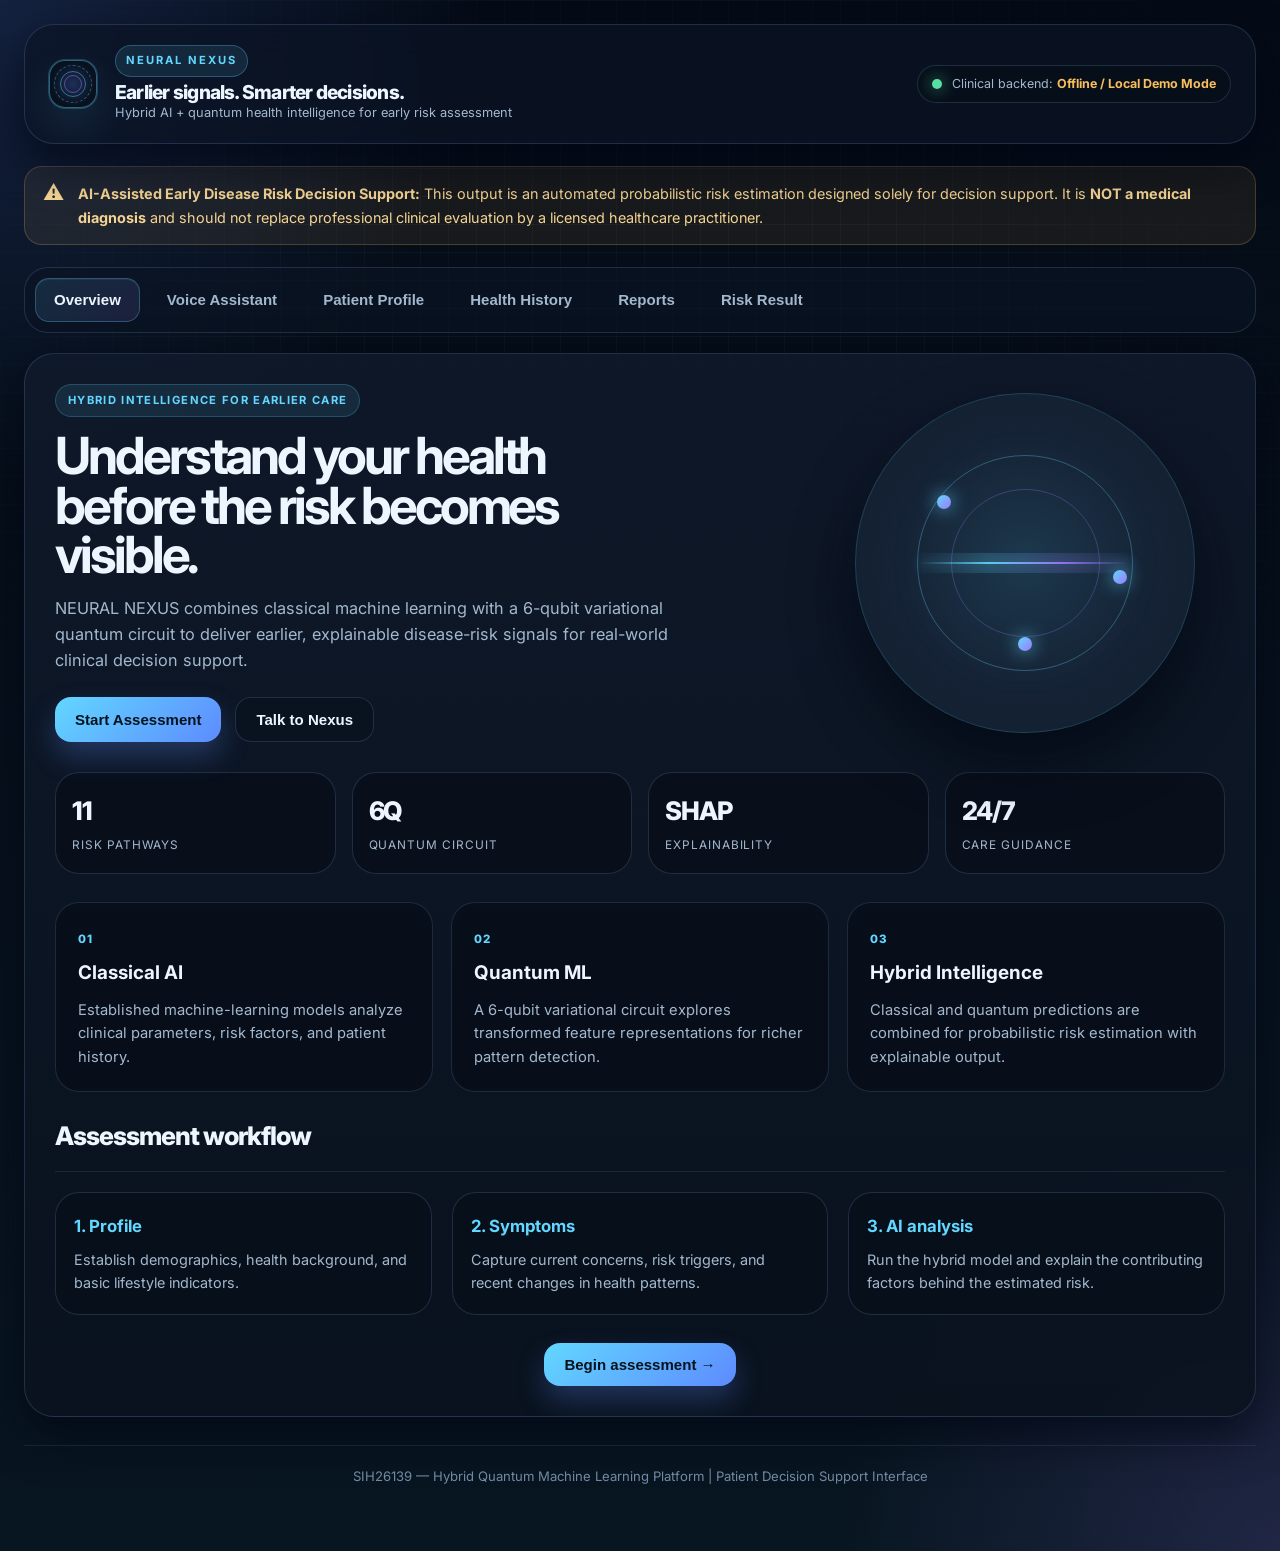
==== commit b4d5b401: "Fix" ====
--- a/patient_app/public/index.html
+++ b/patient_app/public/index.html
@@ -3,7 +3,8 @@
 <head>
     <meta charset="UTF-8">
     <meta name="viewport" content="width=device-width, initial-scale=1.0">
-    <title>SIH26139 - AI Disease Risk Decision Support</title>
+    <title>NEURAL NEXUS | Earlier signals. Smarter decisions.</title>
+    <meta name="description" content="NEURAL NEXUS is a hybrid AI + quantum health intelligence platform for earlier disease risk assessment." />
     <link rel="preconnect" href="https://fonts.googleapis.com">
     <link rel="preconnect" href="https://fonts.gstatic.com" crossorigin>
     <link href="https://fonts.googleapis.com/css2?family=Inter:wght@300;400;500;600;700;800&display=swap" rel="stylesheet">
@@ -14,15 +15,20 @@
         <!-- Application Header -->
         <header class="main-header">
             <div class="brand-section">
-                <span class="brand-badge">SIH26139</span>
+                <div class="brand-mark" aria-hidden="true">
+                    <span></span>
+                    <span></span>
+                    <span></span>
+                </div>
                 <div class="brand-titles">
-                    <h1>Hybrid Quantum Machine Learning Platform</h1>
-                    <p>AI-Assisted Early Disease Risk Decision Support System</p>
+                    <span class="brand-badge">NEURAL NEXUS</span>
+                    <h1>Earlier signals. Smarter decisions.</h1>
+                    <p>Hybrid AI + quantum health intelligence for early risk assessment</p>
                 </div>
             </div>
             <div class="header-status">
                 <span class="status-dot"></span>
-                <span>FastAPI Backend: <strong id="api-status-text">Connected (v1.0.0)</strong></span>
+                <span>Clinical backend: <strong id="api-status-text">Connected (v1.0.0)</strong></span>
             </div>
         </header>
 
@@ -30,52 +36,102 @@
         <div class="disclaimer-banner">
             <span class="icon">⚠️</span>
             <div>
-                <strong>IMPORTANT MEDICAL DISCLAIMER:</strong> This tool provides AI-assisted early disease risk assessment decision support based on statistical and quantum machine learning models. It is <strong>NOT a medical diagnosis</strong> and does NOT replace professional evaluation by a qualified healthcare practitioner.
+                <strong>AI-Assisted Early Disease Risk Decision Support:</strong> This output is an automated probabilistic risk estimation designed solely for decision support. It is <strong>NOT a medical diagnosis</strong> and should not replace professional clinical evaluation by a licensed healthcare practitioner.
             </div>
         </div>
 
         <!-- Navigation Tabs -->
-        <nav class="nav-tabs">
-            <button class="tab-btn active" data-tab="tab-home">🏠 Overview & Safety</button>
-            <button class="tab-btn" data-tab="tab-voice" id="tab-btn-voice">🎙️ Voice AI Assistant</button>
-            <button class="tab-btn" data-tab="tab-profile">👤 Patient Profile</button>
-            <button class="tab-btn" data-tab="tab-symptoms">🩺 Symptoms & History</button>
-            <button class="tab-btn" data-tab="tab-upload">📄 Upload Report</button>
-            <button class="tab-btn" data-tab="tab-results">📊 Risk Assessment & Explainability</button>
+        <nav class="nav-tabs" aria-label="Main sections">
+            <button class="tab-btn active" data-tab="tab-home">Overview</button>
+            <button class="tab-btn" data-tab="tab-voice" id="tab-btn-voice">Voice Assistant</button>
+            <button class="tab-btn" data-tab="tab-profile">Patient Profile</button>
+            <button class="tab-btn" data-tab="tab-symptoms">Health History</button>
+            <button class="tab-btn" data-tab="tab-upload">Reports</button>
+            <button class="tab-btn" data-tab="tab-results">Risk Result</button>
         </nav>
 
         <!-- TAB 1: OVERVIEW & SAFETY -->
         <div class="tab-content active" id="tab-home">
-            <div class="card">
-                <div class="card-header">
-                    <h2>Welcome to the Hybrid Quantum Disease Risk Assessment Platform</h2>
-                    <p>Advanced decision-support powered by Classical Machine Learning & 6-Qubit Variational Quantum Computing</p>
-                </div>
-                <div style="margin-bottom: 24px; color: var(--text-secondary);">
-                    <p style="margin-bottom: 12px;">This platform provides early probabilistic risk assessment for metabolic health indicators (such as diabetes and prediabetes) using the CDC BRFSS epidemiological dataset.</p>
-                    <p style="margin-bottom: 12px;">Our dual-branch architecture combines standard Random Forest ensembles with 6-Qubit Variational Quantum Circuits (VQC) to evaluate complex non-linear clinical risk factors.</p>
-                </div>
-
-                <div class="card-header" style="margin-top: 24px;">
-                    <h2>Assessment Workflow</h2>
-                </div>
-                <div class="form-grid" style="margin-bottom: 28px;">
-                    <div style="background: var(--bg-input); padding: 18px; border-radius: var(--radius-sm); border: 1px solid var(--border-color);">
-                        <strong style="color: var(--accent-teal); font-size: 1.1rem; display: block; margin-bottom: 6px;">1. Health Profile</strong>
-                        <p style="font-size: 0.85rem; color: var(--text-secondary);">Enter basic demographics, age group, biological sex, and healthcare access details.</p>
-                    </div>
-                    <div style="background: var(--bg-input); padding: 18px; border-radius: var(--radius-sm); border: 1px solid var(--border-color);">
-                        <strong style="color: var(--accent-blue); font-size: 1.1rem; display: block; margin-bottom: 6px;">2. Symptoms & History</strong>
-                        <p style="font-size: 0.85rem; color: var(--text-secondary);">Log physical illness days, cardiovascular history, BMI, and lifestyle habits.</p>
-                    </div>
-                    <div style="background: var(--bg-input); padding: 18px; border-radius: var(--radius-sm); border: 1px solid var(--border-color);">
-                        <strong style="color: var(--accent-purple); font-size: 1.1rem; display: block; margin-bottom: 6px;">3. Quantum Prediction</strong>
-                        <p style="font-size: 0.85rem; color: var(--text-secondary);">Generate probabilistic risk scores and patient-specific explainability attributions.</p>
+            <div class="card hero-card">
+                <div class="hero-panel">
+                    <div class="hero-copy">
+                        <div class="eyebrow">Hybrid intelligence for earlier care</div>
+                        <h2>Understand your health before the risk becomes visible.</h2>
+                        <p>NEURAL NEXUS combines classical machine learning with a 6-qubit variational quantum circuit to deliver earlier, explainable disease-risk signals for real-world clinical decision support.</p>
+                        <div class="hero-actions">
+                            <button class="btn-primary" onclick="switchTab('tab-profile')">Start Assessment</button>
+                            <button class="btn-secondary" onclick="switchTab('tab-voice')">Talk to Nexus</button>
+                        </div>
+                    </div>
+                    <div class="hero-visual" aria-hidden="true">
+                        <div class="visual-core">
+                            <div class="pulse-ring ring-one"></div>
+                            <div class="pulse-ring ring-two"></div>
+                            <div class="visual-node node-a"></div>
+                            <div class="visual-node node-b"></div>
+                            <div class="visual-node node-c"></div>
+                            <div class="signal-line"></div>
+                        </div>
+                    </div>
+                </div>
+
+                <div class="stat-grid">
+                    <div class="stat-card">
+                        <span class="stat-number">11</span>
+                        <span class="stat-label">Risk pathways</span>
+                    </div>
+                    <div class="stat-card">
+                        <span class="stat-number">6Q</span>
+                        <span class="stat-label">Quantum circuit</span>
+                    </div>
+                    <div class="stat-card">
+                        <span class="stat-number">SHAP</span>
+                        <span class="stat-label">Explainability</span>
+                    </div>
+                    <div class="stat-card">
+                        <span class="stat-number">24/7</span>
+                        <span class="stat-label">Care guidance</span>
+                    </div>
+                </div>
+
+                <div class="capability-grid">
+                    <article class="capability-card">
+                        <span class="capability-index">01</span>
+                        <h3>Classical AI</h3>
+                        <p>Established machine-learning models analyze clinical parameters, risk factors, and patient history.</p>
+                    </article>
+                    <article class="capability-card">
+                        <span class="capability-index">02</span>
+                        <h3>Quantum ML</h3>
+                        <p>A 6-qubit variational circuit explores transformed feature representations for richer pattern detection.</p>
+                    </article>
+                    <article class="capability-card">
+                        <span class="capability-index">03</span>
+                        <h3>Hybrid Intelligence</h3>
+                        <p>Classical and quantum predictions are combined for probabilistic risk estimation with explainable output.</p>
+                    </article>
+                </div>
+
+                <div class="card-header workflow-header" style="margin-top: 24px;">
+                    <h2>Assessment workflow</h2>
+                </div>
+                <div class="form-grid workflow-grid" style="margin-bottom: 28px;">
+                    <div class="workflow-step">
+                        <strong>1. Profile</strong>
+                        <p>Establish demographics, health background, and basic lifestyle indicators.</p>
+                    </div>
+                    <div class="workflow-step">
+                        <strong>2. Symptoms</strong>
+                        <p>Capture current concerns, risk triggers, and recent changes in health patterns.</p>
+                    </div>
+                    <div class="workflow-step">
+                        <strong>3. AI analysis</strong>
+                        <p>Run the hybrid model and explain the contributing factors behind the estimated risk.</p>
                     </div>
                 </div>
 
                 <div style="text-align: center; margin-top: 10px;">
-                    <button class="btn-primary" onclick="switchTab('tab-profile')">Begin Risk Assessment →</button>
+                    <button class="btn-primary" onclick="switchTab('tab-profile')">Begin assessment →</button>
                 </div>
             </div>
         </div>
@@ -97,8 +153,8 @@
 
                 <!-- Setup & Configuration Bar -->
                 <div style="background: var(--bg-input); padding: 16px 20px; border-radius: var(--radius-md); border: 1px solid var(--border-color); margin-bottom: 20px;">
-                    <div style="display: flex; justify-content: space-between; align-items: center; flex-wrap: wrap; gap: 12px;">
-                        <div style="display: flex; align-items: center; gap: 12px; flex-wrap: wrap;">
+                    <div class="voice-config-bar">
+                        <div class="voice-config-controls">
                             <label for="select-voice-disease" style="font-size: 0.88rem; font-weight: 600; color: var(--text-secondary);">Target Disease:</label>
                             <select id="select-voice-disease" class="form-control" style="width: auto; padding: 6px 14px;" onchange="onVoiceDiseaseChange()">
                                 <option value="diabetes" selected>🩺 Diabetes / Prediabetes (BRFSS)</option>
@@ -210,7 +266,7 @@
                         </span>
                     </div>
 
-                    <div id="extracted-params-grid" style="display: grid; grid-template-columns: repeat(auto-fill, minmax(180px, 1fr)); gap: 12px;">
+                    <div id="extracted-params-grid" class="extracted-params-grid">
                         <div class="param-card" id="card-param-age" style="background: var(--bg-input); padding: 12px 14px; border-radius: var(--radius-sm); border: 1px solid var(--border-color);">
                             <span style="font-size: 0.75rem; color: var(--text-muted); display: block;">Age / BRFSS Cat</span>
                             <strong id="badge-param-age" style="font-size: 1rem; color: var(--text-primary);">-</strong>
@@ -498,7 +554,7 @@
                         </div>
                     </div>
 
-                    <div style="margin-top: 28px; display: flex; justify-content: space-between;">
+                    <div class="form-action-row">
                         <button type="button" class="btn-secondary" onclick="switchTab('tab-profile')">← Back to Profile</button>
                         <button type="submit" class="btn-primary">Proceed to Risk Assessment →</button>
                     </div>
@@ -545,7 +601,7 @@
                         <h2>Multi-Disease Risk Assessment & Explainability</h2>
                         <p>Generate disease-specific risk predictions and feature attributions</p>
                     </div>
-                    <div style="display: flex; align-items: center; gap: 10px; flex-wrap: wrap;">
+                    <div class="results-header-actions">
                         <label for="select-target-disease" style="font-size: 0.85rem; font-weight: 600; color: var(--text-secondary);">Target Disease:</label>
                         <select id="select-target-disease" class="form-control" style="width: auto; padding: 6px 12px;" onchange="onDiseaseSelected()">
                             <option value="diabetes" selected>🩺 Diabetes / Prediabetes</option>
@@ -642,7 +698,7 @@
                         <div class="risk-badge low">7 DISEASES EVALUATED</div>
                     </div>
 
-                    <div id="multi-disease-cards-grid" style="display: grid; grid-template-columns: repeat(auto-fit, minmax(320px, 1fr)); gap: 16px; margin-top: 16px;">
+                    <div id="multi-disease-cards-grid" class="multi-disease-cards-grid">
                         <!-- Populated dynamically with rich disease cards -->
                     </div>
                 </div>
--- a/patient_app/public/styles.css
+++ b/patient_app/public/styles.css
@@ -1,28 +1,33 @@
-/* SIH26139 Patient Web Application - Modern Biomedical Design System */
+/* NEURAL NEXUS Patient Experience — Premium Healthcare AI Interface */
 
 :root {
-    --bg-primary: #0f172a;
-    --bg-card: #1e293b;
-    --bg-card-hover: #334155;
-    --bg-input: #0f172a;
-    
-    --text-primary: #f8fafc;
-    --text-secondary: #94a3b8;
-    --text-muted: #64748b;
-    
-    --accent-teal: #06b6d4;
-    --accent-blue: #3b82f6;
-    --accent-purple: #8b5cf6;
-    --accent-emerald: #10b981;
-    --accent-rose: #f43f5e;
-    --accent-amber: #f59e0b;
-    
-    --border-color: #334155;
-    --border-highlight: #475569;
-    --radius-sm: 8px;
-    --radius-md: 12px;
-    --radius-lg: 16px;
-    
+    --bg-primary: #050b16;
+    --bg-panel: rgba(12, 20, 36, 0.88);
+    --bg-panel-strong: rgba(15, 24, 42, 0.96);
+    --bg-input: rgba(7, 15, 26, 0.9);
+    --bg-elevated: rgba(17, 29, 51, 0.82);
+
+    --text-primary: #edf6ff;
+    --text-secondary: #a3b8ce;
+    --text-muted: #7388a3;
+
+    --accent-cyan: #62d7ff;
+    --accent-blue: #5d8bff;
+    --accent-violet: #9d7afc;
+    --accent-emerald: #56e0a3;
+    --accent-amber: #f8be5d;
+    --accent-rose: #ff6f7d;
+
+    --border-color: rgba(125, 166, 219, 0.2);
+    --border-strong: rgba(131, 205, 255, 0.38);
+    --shadow-soft: 0 18px 45px rgba(2, 6, 18, 0.7);
+    --shadow-glow: 0 0 0 1px rgba(98, 215, 255, 0.22), 0 18px 42px rgba(98, 215, 255, 0.12);
+
+    --radius-sm: 10px;
+    --radius-md: 18px;
+    --radius-lg: 24px;
+    --radius-xl: 30px;
+
     --font-main: 'Inter', system-ui, -apple-system, sans-serif;
 }
 
@@ -32,57 +37,130 @@
     padding: 0;
 }
 
+html {
+    scroll-behavior: smooth;
+}
+
 body {
     font-family: var(--font-main);
-    background-color: var(--bg-primary);
+    background:
+        radial-gradient(circle at top left, rgba(93, 139, 255, 0.18), transparent 24%),
+        radial-gradient(circle at bottom right, rgba(157, 122, 252, 0.16), transparent 22%),
+        linear-gradient(180deg, #040b16 0%, #081621 100%);
     color: var(--text-primary);
     line-height: 1.6;
     min-height: 100vh;
+    position: relative;
+    overflow-x: hidden;
+}
+
+body::before {
+    content: "";
+    position: fixed;
+    inset: 0;
+    background-image:
+        linear-gradient(rgba(147, 181, 224, 0.06) 1px, transparent 1px),
+        linear-gradient(90deg, rgba(147, 181, 224, 0.04) 1px, transparent 1px);
+    background-size: 28px 28px;
+    pointer-events: none;
+    mask-image: radial-gradient(circle at center, black 42%, transparent 100%);
 }
 
 .app-wrapper {
     max-width: 1280px;
     margin: 0 auto;
-    padding: 20px;
-}
-
-/* Header */
+    padding: 24px 24px 64px;
+    position: relative;
+    z-index: 1;
+}
+
 .main-header {
     display: flex;
+    align-items: center;
     justify-content: space-between;
+    gap: 20px;
+    padding: 20px 24px;
+    background: rgba(12, 20, 36, 0.72);
+    border: 1px solid var(--border-color);
+    border-radius: var(--radius-xl);
+    margin-bottom: 22px;
+    box-shadow: var(--shadow-soft);
+    backdrop-filter: blur(18px);
+}
+
+.brand-section {
+    display: flex;
     align-items: center;
-    padding: 16px 24px;
-    background: var(--bg-card);
-    border: 1px solid var(--border-color);
-    border-radius: var(--radius-lg);
-    margin-bottom: 24px;
-    box-shadow: 0 10px 25px -5px rgba(0, 0, 0, 0.3);
-}
-
-.brand-section {
-    display: flex;
+    gap: 18px;
+    min-width: 0;
+}
+
+.brand-mark {
+    position: relative;
+    width: 48px;
+    height: 48px;
+    border-radius: 16px;
+    border: 1px solid rgba(98, 215, 255, 0.42);
+    background: radial-gradient(circle at center, rgba(93, 139, 255, 0.22), rgba(8, 17, 28, 0.82) 68%);
+    box-shadow: var(--shadow-glow);
+    display: grid;
+    place-items: center;
+    overflow: hidden;
+}
+
+.brand-mark span {
+    position: absolute;
+    border: 1px solid rgba(98, 215, 255, 0.45);
+    border-radius: 50%;
+}
+
+.brand-mark span:nth-child(1) {
+    width: 26px;
+    height: 26px;
+}
+
+.brand-mark span:nth-child(2) {
+    width: 18px;
+    height: 18px;
+    border-color: rgba(157, 122, 252, 0.5);
+}
+
+.brand-mark span:nth-child(3) {
+    width: 38px;
+    height: 38px;
+    border-style: dashed;
+    border-color: rgba(98, 215, 255, 0.36);
+}
+
+.brand-badge {
+    display: inline-flex;
     align-items: center;
-    gap: 16px;
-}
-
-.brand-badge {
-    background: linear-gradient(135deg, var(--accent-purple), var(--accent-teal));
-    color: #ffffff;
+    padding: 6px 10px;
+    border-radius: 999px;
+    background: rgba(98, 215, 255, 0.1);
+    border: 1px solid rgba(98, 215, 255, 0.28);
+    color: var(--accent-cyan);
+    font-size: 0.7rem;
+    letter-spacing: 0.18em;
+    font-weight: 700;
+    text-transform: uppercase;
+    margin-bottom: 4px;
+}
+
+.brand-titles {
+    min-width: 0;
+}
+
+.brand-titles h1 {
+    font-size: clamp(1.2rem, 1.5vw, 1.8rem);
     font-weight: 800;
-    font-size: 0.85rem;
-    padding: 6px 12px;
-    border-radius: 20px;
-    letter-spacing: 1px;
-}
-
-.brand-titles h1 {
-    font-size: 1.35rem;
-    font-weight: 700;
+    letter-spacing: -0.04em;
     color: var(--text-primary);
+    line-height: 1.15;
 }
 
 .brand-titles p {
-    font-size: 0.85rem;
+    font-size: 0.8rem;
     color: var(--text-secondary);
 }
 
@@ -90,75 +168,96 @@
     display: flex;
     align-items: center;
     gap: 10px;
-    background: var(--bg-input);
-    padding: 8px 16px;
-    border-radius: 20px;
-    border: 1px solid var(--border-color);
-    font-size: 0.85rem;
+    background: rgba(7, 15, 26, 0.92);
+    padding: 8px 14px;
+    border-radius: 999px;
+    border: 1px solid rgba(124, 170, 214, 0.2);
+    font-size: 0.78rem;
+    color: var(--text-secondary);
+    flex-shrink: 0;
 }
 
 .status-dot {
     width: 10px;
     height: 10px;
     border-radius: 50%;
-    background-color: var(--accent-emerald);
-    box-shadow: 0 0 10px var(--accent-emerald);
-}
-
-/* Safety Alert Banner */
+    background: var(--accent-emerald);
+    box-shadow: 0 0 16px rgba(86, 224, 163, 0.85);
+    animation: blink 2.2s infinite ease-in-out;
+}
+
+@keyframes blink {
+    0%, 100% { opacity: 1; transform: scale(1); }
+    50% { opacity: 0.7; transform: scale(0.95); }
+}
+
 .disclaimer-banner {
     display: flex;
     align-items: flex-start;
-    gap: 12px;
-    background: rgba(245, 158, 11, 0.1);
-    border: 1px solid rgba(245, 158, 11, 0.3);
-    padding: 14px 20px;
+    gap: 14px;
+    padding: 15px 18px;
     border-radius: var(--radius-md);
-    margin-bottom: 24px;
-    color: #fde68a;
+    margin-bottom: 22px;
+    background: rgba(248, 190, 93, 0.08);
+    border: 1px solid rgba(248, 190, 93, 0.22);
+    color: #f5d493;
     font-size: 0.9rem;
 }
 
 .disclaimer-banner .icon {
-    font-size: 1.2rem;
-    line-height: 1;
-}
-
-/* Navigation Tabs */
+    font-size: 1.3rem;
+    line-height: 1.1;
+}
+
 .nav-tabs {
     display: flex;
     gap: 8px;
-    margin-bottom: 24px;
-    border-bottom: 2px solid var(--border-color);
-    padding-bottom: 8px;
+    margin-bottom: 20px;
+    padding: 10px;
+    border: 1px solid var(--border-color);
+    background: rgba(12, 20, 36, 0.66);
+    border-radius: var(--radius-lg);
     overflow-x: auto;
+    scrollbar-width: none;
+    -webkit-overflow-scrolling: touch;
+}
+
+.nav-tabs::-webkit-scrollbar {
+    display: none;
 }
 
 .tab-btn {
+    appearance: none;
+    border: 1px solid transparent;
     background: transparent;
-    border: none;
     color: var(--text-secondary);
-    font-size: 0.95rem;
+    font-size: 0.94rem;
     font-weight: 600;
     padding: 10px 18px;
-    border-radius: var(--radius-sm);
+    border-radius: 14px;
     cursor: pointer;
     transition: all 0.2s ease;
     white-space: nowrap;
+    flex-shrink: 0;
+    min-height: 44px;
+    display: inline-flex;
+    align-items: center;
+    justify-content: center;
 }
 
 .tab-btn:hover {
     color: var(--text-primary);
-    background: var(--bg-card);
+    background: rgba(98, 215, 255, 0.05);
+    border-color: rgba(98, 215, 255, 0.2);
 }
 
 .tab-btn.active {
-    color: var(--accent-teal);
-    background: var(--bg-card);
-    border-bottom: 3px solid var(--accent-teal);
-}
-
-/* Tab Content Areas */
+    color: var(--text-primary);
+    background: linear-gradient(135deg, rgba(98, 215, 255, 0.12), rgba(157, 122, 252, 0.12));
+    border-color: rgba(98, 215, 255, 0.28);
+    box-shadow: inset 0 1px 0 rgba(255,255,255,0.06);
+}
+
 .tab-content {
     display: none;
 }
@@ -167,64 +266,312 @@
     display: block;
 }
 
-/* Card Styling */
 .card {
-    background: var(--bg-card);
+    background: linear-gradient(180deg, rgba(15, 25, 42, 0.94), rgba(10, 18, 30, 0.9));
+    border: 1px solid var(--border-color);
+    border-radius: var(--radius-xl);
+    padding: 30px;
+    margin-bottom: 24px;
+    box-shadow: var(--shadow-soft);
+}
+
+.card-header {
+    margin-bottom: 20px;
+    border-bottom: 1px solid rgba(138, 170, 214, 0.14);
+    padding-bottom: 14px;
+}
+
+.card-header h2 {
+    font-size: clamp(1.35rem, 2vw, 1.95rem);
+    letter-spacing: -0.04em;
+    font-weight: 800;
+    color: var(--text-primary);
+}
+
+.card-header p {
+    font-size: 0.9rem;
+    color: var(--text-secondary);
+    margin-top: 6px;
+}
+
+.hero-card {
+    overflow: hidden;
+}
+
+.hero-panel {
+    display: grid;
+    grid-template-columns: 1.3fr 0.7fr;
+    gap: 28px;
+    align-items: center;
+}
+
+.hero-copy {
+    position: relative;
+    z-index: 1;
+}
+
+.eyebrow {
+    display: inline-flex;
+    border-radius: 999px;
+    background: rgba(98, 215, 255, 0.1);
+    border: 1px solid rgba(98, 215, 255, 0.22);
+    color: var(--accent-cyan);
+    padding: 7px 12px;
+    font-size: 0.7rem;
+    font-weight: 700;
+    letter-spacing: 0.12em;
+    text-transform: uppercase;
+    margin-bottom: 14px;
+}
+
+.hero-copy h2 {
+    font-size: clamp(2.2rem, 4vw, 4rem);
+    letter-spacing: -0.06em;
+    line-height: 0.96;
+    margin-bottom: 16px;
+    max-width: 620px;
+}
+
+.hero-copy p {
+    max-width: 640px;
+    color: var(--text-secondary);
+    font-size: 1.02rem;
+}
+
+.hero-actions {
+    display: flex;
+    gap: 14px;
+    flex-wrap: wrap;
+    margin-top: 24px;
+}
+
+.btn-primary, .btn-secondary {
+    border-radius: 16px;
+    padding: 13px 20px;
+    font-size: 0.94rem;
+    font-weight: 700;
+    cursor: pointer;
+    transition: transform 0.2s ease, box-shadow 0.2s ease, border-color 0.2s ease;
+}
+
+.btn-primary {
+    border: 0;
+    background: linear-gradient(135deg, var(--accent-cyan), var(--accent-blue));
+    color: #06131d;
+    box-shadow: 0 14px 28px rgba(93, 139, 255, 0.28);
+}
+
+.btn-secondary {
+    background: rgba(9, 18, 31, 0.72);
+    color: var(--text-primary);
+    border: 1px solid var(--border-color);
+}
+
+.btn-primary:hover,
+.btn-secondary:hover {
+    transform: translateY(-1px);
+}
+
+.hero-visual {
+    position: relative;
+    display: grid;
+    place-items: center;
+    min-height: 320px;
+}
+
+.visual-core {
+    position: relative;
+    width: min(100%, 340px);
+    aspect-ratio: 1;
+    border-radius: 50%;
+    background:
+        radial-gradient(circle at center, rgba(98, 215, 255, 0.18), rgba(22, 34, 53, 0.92) 58%, rgba(5, 12, 21, 0.9) 100%);
+    border: 1px solid rgba(98, 215, 255, 0.2);
+    box-shadow: inset 0 0 60px rgba(98, 215, 255, 0.08), 0 30px 60px rgba(2, 8, 19, 0.7);
+}
+
+.pulse-ring {
+    position: absolute;
+    inset: 18%;
+    border-radius: 50%;
+    border: 1px solid rgba(98, 215, 255, 0.32);
+    animation: orb 7s linear infinite;
+}
+
+.ring-two {
+    inset: 28%;
+    border-color: rgba(157, 122, 252, 0.28);
+    animation-delay: -2s;
+}
+
+.visual-node {
+    position: absolute;
+    width: 14px;
+    height: 14px;
+    border-radius: 50%;
+    background: linear-gradient(135deg, var(--accent-cyan), var(--accent-violet));
+    box-shadow: 0 0 18px rgba(98, 215, 255, 0.9);
+}
+
+.node-a { top: 30%; left: 24%; }
+.node-b { top: 52%; right: 20%; }
+.node-c { bottom: 24%; left: 48%; }
+
+.signal-line {
+    position: absolute;
+    left: 18%;
+    right: 18%;
+    top: 50%;
+    transform: translateY(-50%);
+    height: 2px;
+    background: linear-gradient(90deg, rgba(98, 215, 255, 0), rgba(98, 215, 255, 0.9), rgba(157, 122, 252, 0.9), rgba(157, 122, 252, 0));
+    box-shadow: 0 0 12px rgba(98, 215, 255, 0.44);
+    border-radius: 999px;
+}
+
+.signal-line::before,
+.signal-line::after {
+    content: "";
+    position: absolute;
+    width: 100%;
+    height: 100%;
+    background: inherit;
+    transform: scaleY(10);
+    opacity: 0.1;
+}
+
+@keyframes orb {
+    0% { transform: scale(0.96) rotate(0deg); }
+    50% { transform: scale(1.08) rotate(180deg); }
+    100% { transform: scale(0.96) rotate(360deg); }
+}
+
+.stat-grid {
+    display: grid;
+    grid-template-columns: repeat(4, minmax(120px, 1fr));
+    gap: 16px;
+    margin-top: 30px;
+}
+
+.stat-card {
+    display: flex;
+    flex-direction: column;
+    gap: 4px;
+    padding: 18px 16px;
+    border: 1px solid var(--border-color);
+    background: rgba(8, 15, 26, 0.82);
+    border-radius: var(--radius-lg);
+}
+
+.stat-number {
+    font-weight: 800;
+    font-size: clamp(1.3rem, 2vw, 2rem);
+    letter-spacing: -0.04em;
+    color: var(--text-primary);
+}
+
+.stat-label {
+    color: var(--text-secondary);
+    font-size: 0.74rem;
+    text-transform: uppercase;
+    letter-spacing: 0.08em;
+}
+
+.capability-grid {
+    display: grid;
+    grid-template-columns: repeat(3, minmax(180px, 1fr));
+    gap: 18px;
+    margin-top: 28px;
+}
+
+.capability-card {
+    background: rgba(7, 15, 26, 0.9);
+    border: 1px solid rgba(125, 166, 219, 0.18);
+    border-radius: var(--radius-lg);
+    padding: 22px;
+}
+
+.capability-index {
+    display: inline-block;
+    color: var(--accent-cyan);
+    font-size: 0.72rem;
+    font-weight: 800;
+    letter-spacing: 0.12em;
+    margin-bottom: 10px;
+}
+
+.capability-card h3 {
+    font-size: 1.18rem;
+    font-weight: 700;
+    margin-bottom: 10px;
+}
+
+.capability-card p {
+    color: var(--text-secondary);
+    font-size: 0.92rem;
+}
+
+.workflow-header {
+    margin-top: 8px;
+}
+
+.workflow-grid {
+    margin-top: 10px;
+}
+
+.workflow-step {
+    background: rgba(7, 15, 26, 0.82);
     border: 1px solid var(--border-color);
     border-radius: var(--radius-lg);
-    padding: 28px;
-    margin-bottom: 24px;
-}
-
-.card-header {
-    margin-bottom: 20px;
-    border-bottom: 1px solid var(--border-color);
-    padding-bottom: 12px;
-}
-
-.card-header h2 {
-    font-size: 1.25rem;
-    color: var(--accent-teal);
-    font-weight: 700;
-}
-
-.card-header p {
-    font-size: 0.88rem;
+    padding: 20px 18px;
+}
+
+.workflow-step strong {
+    display: block;
+    margin-bottom: 8px;
+    color: var(--accent-cyan);
+    font-size: 1.05rem;
+}
+
+.workflow-step p {
     color: var(--text-secondary);
-}
-
-/* Form Controls */
+    font-size: 0.9rem;
+}
+
 .form-grid {
     display: grid;
-    grid-template-columns: repeat(auto-fit, minmax(280px, 1fr));
+    grid-template-columns: repeat(auto-fit, minmax(min(100%, 250px), 1fr));
     gap: 20px;
 }
 
 .form-group {
     display: flex;
     flex-direction: column;
-    gap: 6px;
+    gap: 8px;
 }
 
 .form-group label {
-    font-size: 0.88rem;
-    font-weight: 600;
+    font-size: 0.82rem;
+    font-weight: 700;
+    letter-spacing: 0.04em;
     color: var(--text-secondary);
+    text-transform: uppercase;
 }
 
 .form-control {
-    background: var(--bg-input);
+    background: rgba(6, 12, 22, 0.9);
     border: 1px solid var(--border-color);
-    border-radius: var(--radius-sm);
+    border-radius: 12px;
     color: var(--text-primary);
-    padding: 10px 14px;
+    padding: 11px 14px;
     font-size: 0.95rem;
     outline: none;
-    transition: border 0.2s ease;
+    transition: border-color 0.2s ease, box-shadow 0.2s ease;
 }
 
 .form-control:focus {
-    border-color: var(--accent-teal);
+    border-color: rgba(98, 215, 255, 0.54);
+    box-shadow: 0 0 0 3px rgba(98, 215, 255, 0.08);
 }
 
 select.form-control {
@@ -232,117 +579,87 @@
 }
 
 .hint-text {
-    font-size: 0.78rem;
+    font-size: 0.76rem;
     color: var(--text-muted);
 }
 
-/* Dropzone */
 .dropzone {
-    border: 2px dashed var(--border-highlight);
-    border-radius: var(--radius-md);
-    padding: 40px 20px;
+    background: rgba(7, 15, 26, 0.82);
+    border: 1px dashed rgba(98, 215, 255, 0.38);
+    border-radius: var(--radius-lg);
+    padding: 42px 20px;
     text-align: center;
-    background: var(--bg-input);
     cursor: pointer;
-    transition: all 0.2s ease;
-}
-
-.dropzone:hover, .dropzone.dragover {
-    border-color: var(--accent-teal);
-    background: rgba(6, 182, 212, 0.05);
+    transition: border-color 0.2s ease, background 0.2s ease, transform 0.2s ease;
+}
+
+.dropzone:hover,
+.dropzone.dragover {
+    background: rgba(12, 22, 38, 0.95);
+    border-color: rgba(98, 215, 255, 0.72);
+    transform: translateY(-1px);
 }
 
 .dropzone-icon {
-    font-size: 2.5rem;
+    font-size: 2.6rem;
     margin-bottom: 12px;
-    color: var(--accent-teal);
-}
-
-/* Buttons */
-.btn-primary {
-    background: linear-gradient(135deg, var(--accent-teal), var(--accent-blue));
-    color: #ffffff;
-    font-weight: 700;
-    font-size: 1rem;
-    padding: 12px 28px;
-    border: none;
-    border-radius: var(--radius-md);
-    cursor: pointer;
-    transition: transform 0.2s ease, opacity 0.2s ease;
-    display: inline-flex;
-    align-items: center;
-    gap: 10px;
-}
-
-.btn-primary:hover {
-    opacity: 0.92;
-    transform: translateY(-1px);
-}
-
-.btn-secondary {
-    background: var(--bg-card-hover);
-    color: var(--text-primary);
-    font-weight: 600;
-    font-size: 0.9rem;
-    padding: 10px 20px;
-    border: 1px solid var(--border-color);
-    border-radius: var(--radius-sm);
-    cursor: pointer;
-}
-
+    color: var(--accent-cyan);
+}
+
+.btn-primary:hover,
 .btn-secondary:hover {
-    background: var(--border-highlight);
-}
-
-/* Assessment Results */
+    box-shadow: 0 12px 24px rgba(3, 8, 18, 0.3);
+}
+
 .result-header-box {
     display: flex;
     align-items: center;
     justify-content: space-between;
-    background: var(--bg-input);
-    padding: 20px;
-    border-radius: var(--radius-md);
+    gap: 12px;
+    background: rgba(8, 15, 26, 0.84);
+    border: 1px solid var(--border-color);
+    border-radius: var(--radius-lg);
+    padding: 20px 22px;
     margin-bottom: 24px;
-    border: 1px solid var(--border-color);
 }
 
 .risk-badge {
-    padding: 8px 20px;
-    border-radius: 20px;
+    padding: 8px 16px;
+    border-radius: 999px;
     font-weight: 800;
-    font-size: 1.1rem;
-    letter-spacing: 0.5px;
+    font-size: 0.95rem;
+    letter-spacing: 0.04em;
+    text-transform: uppercase;
 }
 
 .risk-badge.high {
-    background: rgba(244, 63, 94, 0.2);
+    background: rgba(255, 111, 125, 0.12);
     color: var(--accent-rose);
-    border: 1px solid var(--accent-rose);
+    border: 1px solid rgba(255, 111, 125, 0.35);
 }
 
 .risk-badge.low {
-    background: rgba(16, 185, 129, 0.2);
+    background: rgba(86, 224, 163, 0.12);
     color: var(--accent-emerald);
-    border: 1px solid var(--accent-emerald);
-}
-
-/* Progress Meter */
+    border: 1px solid rgba(86, 224, 163, 0.32);
+}
+
 .meter-container {
-    margin: 20px 0;
+    margin: 18px 0 20px;
 }
 
 .meter-labels {
     display: flex;
     justify-content: space-between;
-    font-size: 0.85rem;
+    font-size: 0.82rem;
     color: var(--text-secondary);
-    margin-bottom: 6px;
+    margin-bottom: 8px;
 }
 
 .meter-track {
     height: 14px;
-    background: var(--bg-input);
-    border-radius: 10px;
+    background: rgba(6, 12, 22, 0.92);
+    border-radius: 999px;
     overflow: hidden;
     border: 1px solid var(--border-color);
 }
@@ -350,8 +667,8 @@
 .meter-fill {
     height: 100%;
     width: 0%;
+    border-radius: 999px;
     transition: width 0.6s ease;
-    border-radius: 10px;
 }
 
 .meter-fill.high {
@@ -359,10 +676,9 @@
 }
 
 .meter-fill.low {
-    background: linear-gradient(90deg, var(--accent-teal), var(--accent-emerald));
-}
-
-/* Feature Contributions List */
+    background: linear-gradient(90deg, var(--accent-cyan), var(--accent-emerald));
+}
+
 .feature-list {
     display: flex;
     flex-direction: column;
@@ -371,150 +687,452 @@
 }
 
 .feature-item {
-    background: var(--bg-input);
+    background: rgba(8, 15, 26, 0.82);
+    border-radius: 14px;
+    border: 1px solid rgba(125, 166, 219, 0.16);
     padding: 14px 18px;
-    border-radius: var(--radius-sm);
-    border: 1px solid var(--border-color);
     display: flex;
     justify-content: space-between;
     align-items: center;
+    gap: 12px;
 }
 
 .feature-info strong {
     color: var(--text-primary);
-    font-size: 0.95rem;
+    font-size: 0.93rem;
 }
 
 .feature-info p {
-    font-size: 0.8rem;
     color: var(--text-muted);
+    font-size: 0.78rem;
+    margin-top: 4px;
 }
 
 .feature-score {
-    font-weight: 700;
-    color: var(--accent-teal);
+    color: var(--accent-cyan);
+    font-weight: 800;
     font-size: 1rem;
 }
 
-/* Clinical Narrative Box */
 .narrative-box {
-    background: var(--bg-input);
-    border-left: 4px solid var(--accent-purple);
-    padding: 16px 20px;
-    border-radius: 0 var(--radius-sm) var(--radius-sm) 0;
-    font-family: 'Inter', sans-serif;
-    font-size: 0.92rem;
+    background: rgba(8, 15, 26, 0.82);
+    border-left: 4px solid var(--accent-violet);
+    border-radius: 0 14px 14px 0;
+    padding: 18px 20px;
+    color: #e6eefb;
     white-space: pre-line;
-    color: #e2e8f0;
-}
-
-/* Upload Status Box */
+}
+
 .upload-status-box {
     margin-top: 16px;
-    padding: 16px;
-    border-radius: var(--radius-sm);
-    background: var(--bg-input);
+    padding: 18px;
+    background: rgba(8, 15, 26, 0.82);
     border: 1px solid var(--border-color);
+    border-radius: var(--radius-md);
 }
 
 .pending-tag {
-    background: rgba(245, 158, 11, 0.2);
+    display: inline-block;
+    margin-top: 8px;
+    padding: 5px 10px;
+    border-radius: 999px;
+    background: rgba(248, 190, 93, 0.1);
     color: var(--accent-amber);
-    padding: 4px 10px;
-    border-radius: 12px;
-    font-size: 0.75rem;
+    border: 1px solid rgba(248, 190, 93, 0.26);
+    font-size: 0.72rem;
     font-weight: 700;
-    display: inline-block;
-    margin-top: 6px;
-}
-
-/* Preset Chips */
+}
+
 .preset-chip {
-    padding: 6px 14px;
-    border-radius: 20px;
+    display: inline-flex;
+    align-items: center;
+    justify-content: center;
+    padding: 7px 13px;
+    border-radius: 999px;
+    border: 1px solid transparent;
     font-size: 0.8rem;
     font-weight: 700;
     cursor: pointer;
-    border: 1px solid transparent;
     transition: all 0.2s ease;
 }
 
 .preset-chip.btn-low {
-    background: rgba(16, 185, 129, 0.15);
+    background: rgba(86, 224, 163, 0.1);
     color: var(--accent-emerald);
-    border-color: rgba(16, 185, 129, 0.3);
+    border-color: rgba(86, 224, 163, 0.22);
 }
 
 .preset-chip.btn-low:hover {
-    background: rgba(16, 185, 129, 0.3);
-    transform: translateY(-1px);
+    background: rgba(86, 224, 163, 0.18);
 }
 
 .preset-chip.btn-high {
-    background: rgba(244, 63, 94, 0.15);
+    background: rgba(255, 111, 125, 0.1);
     color: var(--accent-rose);
-    border-color: rgba(244, 63, 94, 0.3);
+    border-color: rgba(255, 111, 125, 0.24);
 }
 
 .preset-chip.btn-high:hover {
-    background: rgba(244, 63, 94, 0.3);
-    transform: translateY(-1px);
-}
-
-/* Spinner Pulse Animation */
+    background: rgba(255, 111, 125, 0.18);
+}
+
 .spinner-pulse {
-    animation: spin-pulse 2s infinite linear;
     display: inline-block;
+    animation: spin-pulse 1.8s linear infinite;
 }
 
 @keyframes spin-pulse {
-    0% { transform: rotate(0deg) scale(1); }
-    50% { transform: rotate(180deg) scale(1.15); }
-    100% { transform: rotate(360deg) scale(1); }
-}
-
-/* Multi-Disease Card Grid */
+    0% { transform: rotate(0deg); }
+    100% { transform: rotate(360deg); }
+}
+
 .multi-card {
-    background: var(--bg-card);
-    border: 1px solid var(--border-color);
-    border-radius: var(--radius-md);
+    background: rgba(9, 17, 29, 0.78);
+    border: 1px solid rgba(125, 166, 219, 0.18);
+    border-radius: 16px;
     padding: 18px;
-    transition: all 0.25s ease;
+    transition: border-color 0.2s ease, transform 0.2s ease, box-shadow 0.2s ease;
     display: flex;
     flex-direction: column;
     justify-content: space-between;
+    min-height: 178px;
 }
 
 .multi-card:hover {
-    border-color: var(--accent-teal);
-    box-shadow: 0 8px 20px rgba(6, 182, 212, 0.15);
+    border-color: rgba(98, 215, 255, 0.28);
     transform: translateY(-2px);
+    box-shadow: 0 12px 32px rgba(0, 0, 0, 0.24);
 }
 
 .multi-card-header {
     display: flex;
     align-items: flex-start;
     justify-content: space-between;
+    gap: 12px;
     margin-bottom: 12px;
 }
 
 .multi-card-title {
-    font-size: 1.05rem;
+    color: var(--text-primary);
     font-weight: 700;
-    color: var(--text-primary);
+    font-size: 1.02rem;
 }
 
 .multi-card-model {
-    font-size: 0.78rem;
     color: var(--text-muted);
-}
-
-/* Footer */
+    font-size: 0.76rem;
+}
+
 .app-footer {
     text-align: center;
-    padding: 20px;
     color: var(--text-muted);
-    font-size: 0.85rem;
-    border-top: 1px solid var(--border-color);
-    margin-top: 40px;
-}
+    font-size: 0.82rem;
+    padding: 20px 10px 0;
+    border-top: 1px solid rgba(125, 166, 219, 0.12);
+    margin-top: 28px;
+}
+
+/* ══════════ UTILITY RESPONSIVE CLASSES ══════════ */
+.extracted-params-grid {
+    display: grid;
+    grid-template-columns: repeat(auto-fill, minmax(min(100%, 150px), 1fr));
+    gap: 12px;
+}
+
+.multi-disease-cards-grid {
+    display: grid;
+    grid-template-columns: repeat(auto-fit, minmax(min(100%, 280px), 1fr));
+    gap: 16px;
+    margin-top: 16px;
+}
+
+.results-header-actions {
+    display: flex;
+    align-items: center;
+    gap: 10px;
+    flex-wrap: wrap;
+}
+
+.voice-config-bar {
+    display: flex;
+    justify-content: space-between;
+    align-items: center;
+    flex-wrap: wrap;
+    gap: 12px;
+}
+
+.voice-config-controls {
+    display: flex;
+    align-items: center;
+    gap: 12px;
+    flex-wrap: wrap;
+}
+
+.form-action-row {
+    display: flex;
+    justify-content: space-between;
+    gap: 12px;
+    flex-wrap: wrap;
+    margin-top: 28px;
+}
+
+/* ══════════ RESPONSIVE BREAKPOINTS ══════════ */
+@media (max-width: 960px) {
+    .main-header {
+        flex-direction: column;
+        align-items: flex-start;
+        gap: 16px;
+    }
+
+    .brand-section {
+        width: 100%;
+    }
+
+    .header-status {
+        width: 100%;
+        justify-content: flex-start;
+    }
+
+    .hero-panel {
+        grid-template-columns: 1fr;
+        gap: 24px;
+    }
+
+    .capability-grid,
+    .stat-grid {
+        grid-template-columns: repeat(2, minmax(140px, 1fr));
+    }
+}
+
+@media (max-width: 768px) {
+    .results-header-actions {
+        width: 100%;
+        flex-direction: column;
+        align-items: stretch;
+        gap: 10px;
+    }
+
+    .results-header-actions select,
+    .results-header-actions button {
+        width: 100% !important;
+    }
+
+    .results-header-actions label {
+        margin-top: 4px;
+        align-self: flex-start;
+    }
+
+    .voice-config-bar {
+        flex-direction: column;
+        align-items: stretch;
+        gap: 12px;
+    }
+
+    .voice-config-controls {
+        flex-direction: column;
+        align-items: stretch;
+        gap: 10px;
+        width: 100%;
+    }
+
+    .voice-config-controls select,
+    .voice-config-bar button {
+        width: 100% !important;
+    }
+
+    .preset-bar {
+        flex-direction: column;
+        align-items: stretch;
+        gap: 12px;
+    }
+
+    .preset-bar > div {
+        flex-wrap: wrap;
+        width: 100%;
+    }
+
+    .preset-bar button {
+        flex: 1 1 auto;
+    }
+}
+
+@media (max-width: 620px) {
+    .app-wrapper {
+        padding: 14px 12px 48px;
+    }
+
+    .main-header,
+    .card {
+        border-radius: 18px;
+    }
+
+    .main-header {
+        padding: 16px 14px;
+    }
+
+    .brand-section {
+        align-items: flex-start;
+        gap: 12px;
+    }
+
+    .brand-titles h1 {
+        font-size: 1.25rem;
+    }
+
+    .brand-titles p {
+        font-size: 0.8rem;
+    }
+
+    .brand-badge {
+        letter-spacing: 0.08em;
+    }
+
+    .disclaimer-banner {
+        font-size: 0.82rem;
+        padding: 12px 14px;
+        gap: 10px;
+    }
+
+    .disclaimer-banner .icon {
+        font-size: 1.1rem;
+    }
+
+    .nav-tabs {
+        padding: 6px;
+        gap: 6px;
+        margin-right: -12px;
+        margin-left: -12px;
+        padding-left: 12px;
+        padding-right: 12px;
+        border-radius: 0;
+        border-left: none;
+        border-right: none;
+    }
+
+    .tab-btn {
+        padding: 8px 14px;
+        font-size: 0.84rem;
+        border-radius: 10px;
+    }
+
+    .hero-copy h2 {
+        font-size: 1.4rem;
+        line-height: 1.15;
+    }
+
+    .stat-grid,
+    .capability-grid {
+        grid-template-columns: 1fr;
+    }
+
+    .hero-actions {
+        flex-direction: column;
+    }
+
+    .btn-primary,
+    .btn-secondary {
+        width: 100%;
+        justify-content: center;
+        min-height: 44px;
+    }
+
+    .form-grid {
+        grid-template-columns: 1fr;
+        gap: 14px;
+    }
+
+    .feature-item {
+        flex-direction: column;
+        align-items: flex-start;
+        gap: 6px;
+    }
+
+    .feature-score {
+        align-self: flex-end;
+    }
+
+    .result-header-box {
+        flex-direction: column;
+        align-items: flex-start;
+        gap: 12px;
+    }
+
+    .result-header-box .risk-badge {
+        align-self: flex-start;
+    }
+
+    .workflow-grid {
+        grid-template-columns: 1fr;
+    }
+
+    .form-action-row {
+        flex-direction: column-reverse;
+        align-items: stretch;
+    }
+}
+
+@media (max-width: 360px) {
+    .app-wrapper {
+        padding: 10px 8px 36px;
+    }
+    .brand-mark {
+        width: 40px;
+        height: 40px;
+    }
+    .brand-titles h1 {
+        font-size: 1.1rem;
+    }
+    .tab-btn {
+        padding: 8px 10px;
+        font-size: 0.8rem;
+    }
+    .extracted-params-grid {
+        grid-template-columns: 1fr;
+    }
+}
+
+@media print {
+    body {
+        background: #fff !important;
+        color: #000 !important;
+    }
+    .app-wrapper {
+        padding: 0 !important;
+        max-width: 100% !important;
+    }
+    .main-header, .nav-tabs, .disclaimer-banner, .preset-bar, .app-footer, button {
+        display: none !important;
+    }
+    .tab-content {
+        display: none !important;
+    }
+    #tab-results {
+        display: block !important;
+    }
+    .card {
+        background: #fff !important;
+        border: none !important;
+        box-shadow: none !important;
+        color: #000 !important;
+    }
+    .narrative-box {
+        background: #f8f9fa !important;
+        color: #111 !important;
+        border-left: 4px solid #333 !important;
+    }
+    .feature-item {
+        background: #f8f9fa !important;
+        border: 1px solid #ddd !important;
+    }
+    .feature-info strong, .feature-info p, .feature-score {
+        color: #111 !important;
+    }
+}
+
+@media (prefers-reduced-motion: reduce) {
+    * {
+        animation: none !important;
+        transition: none !important;
+        scroll-behavior: auto !important;
+    }
+}
